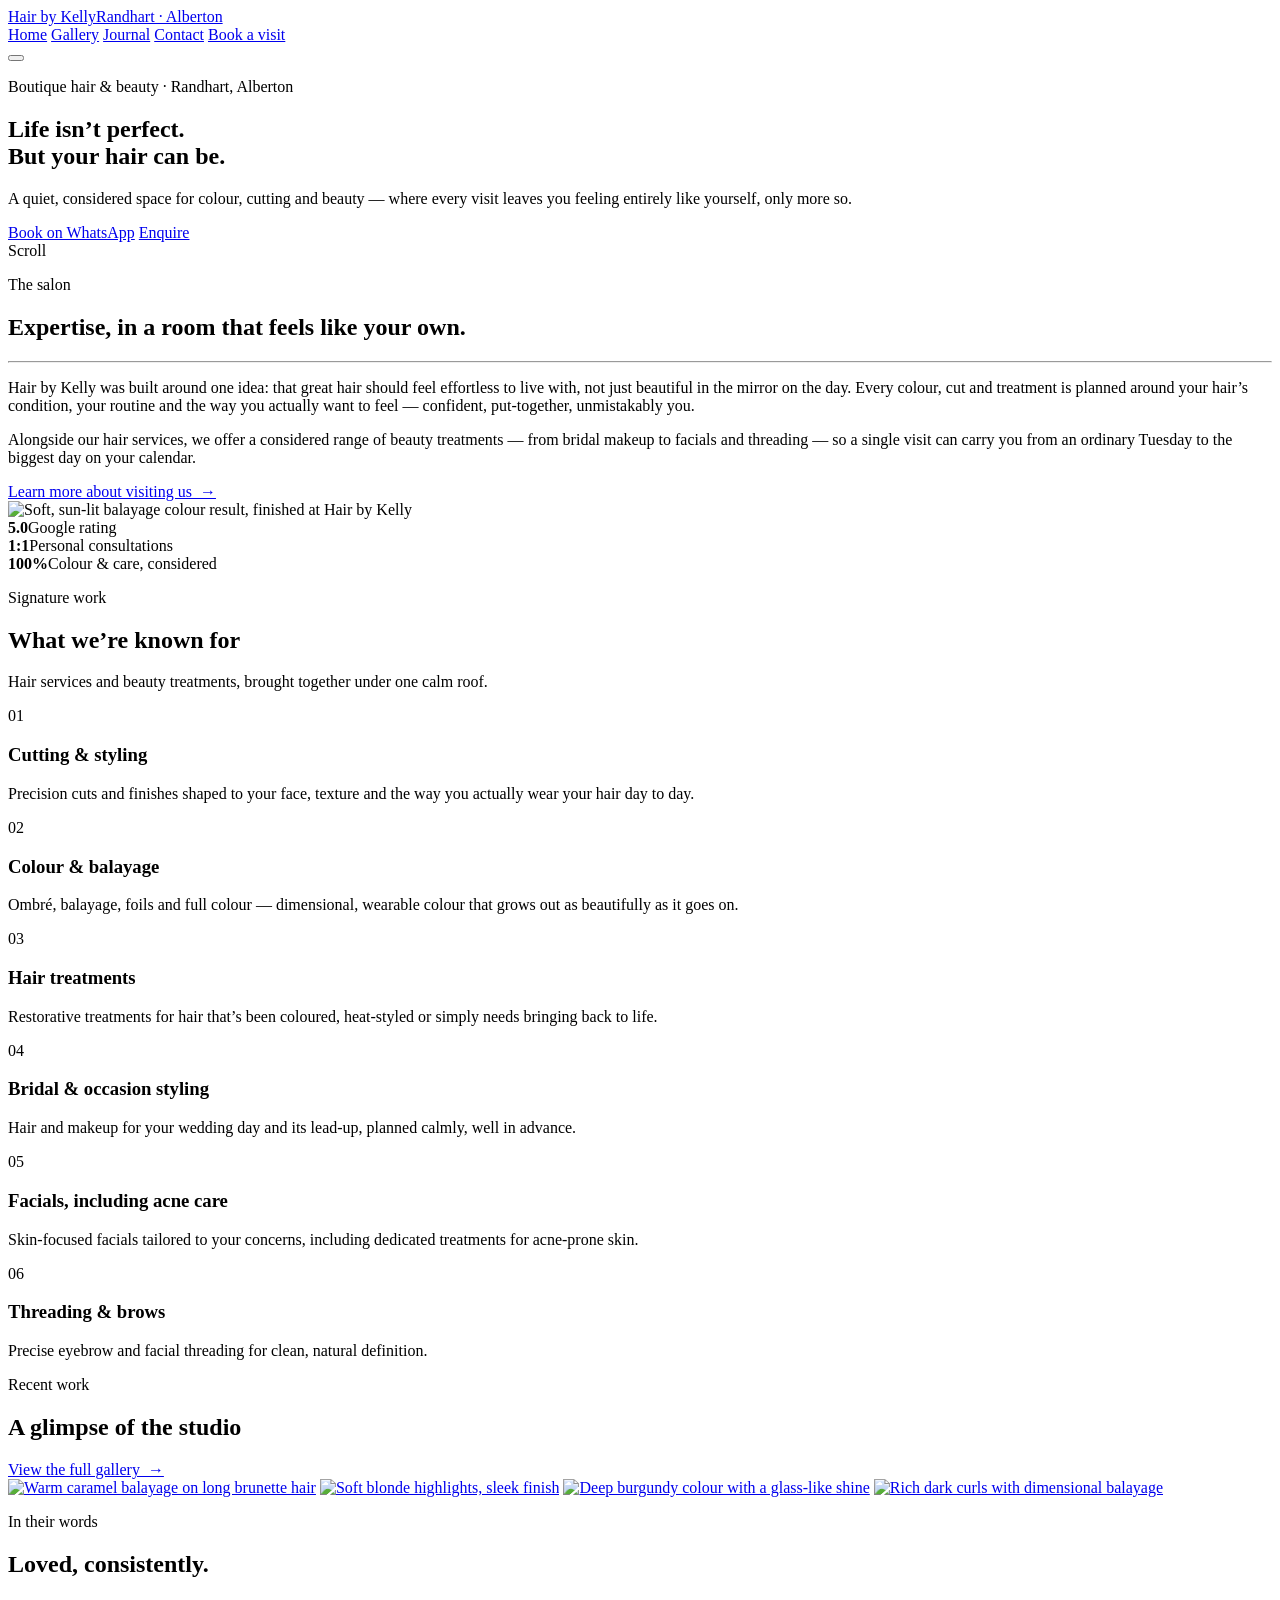
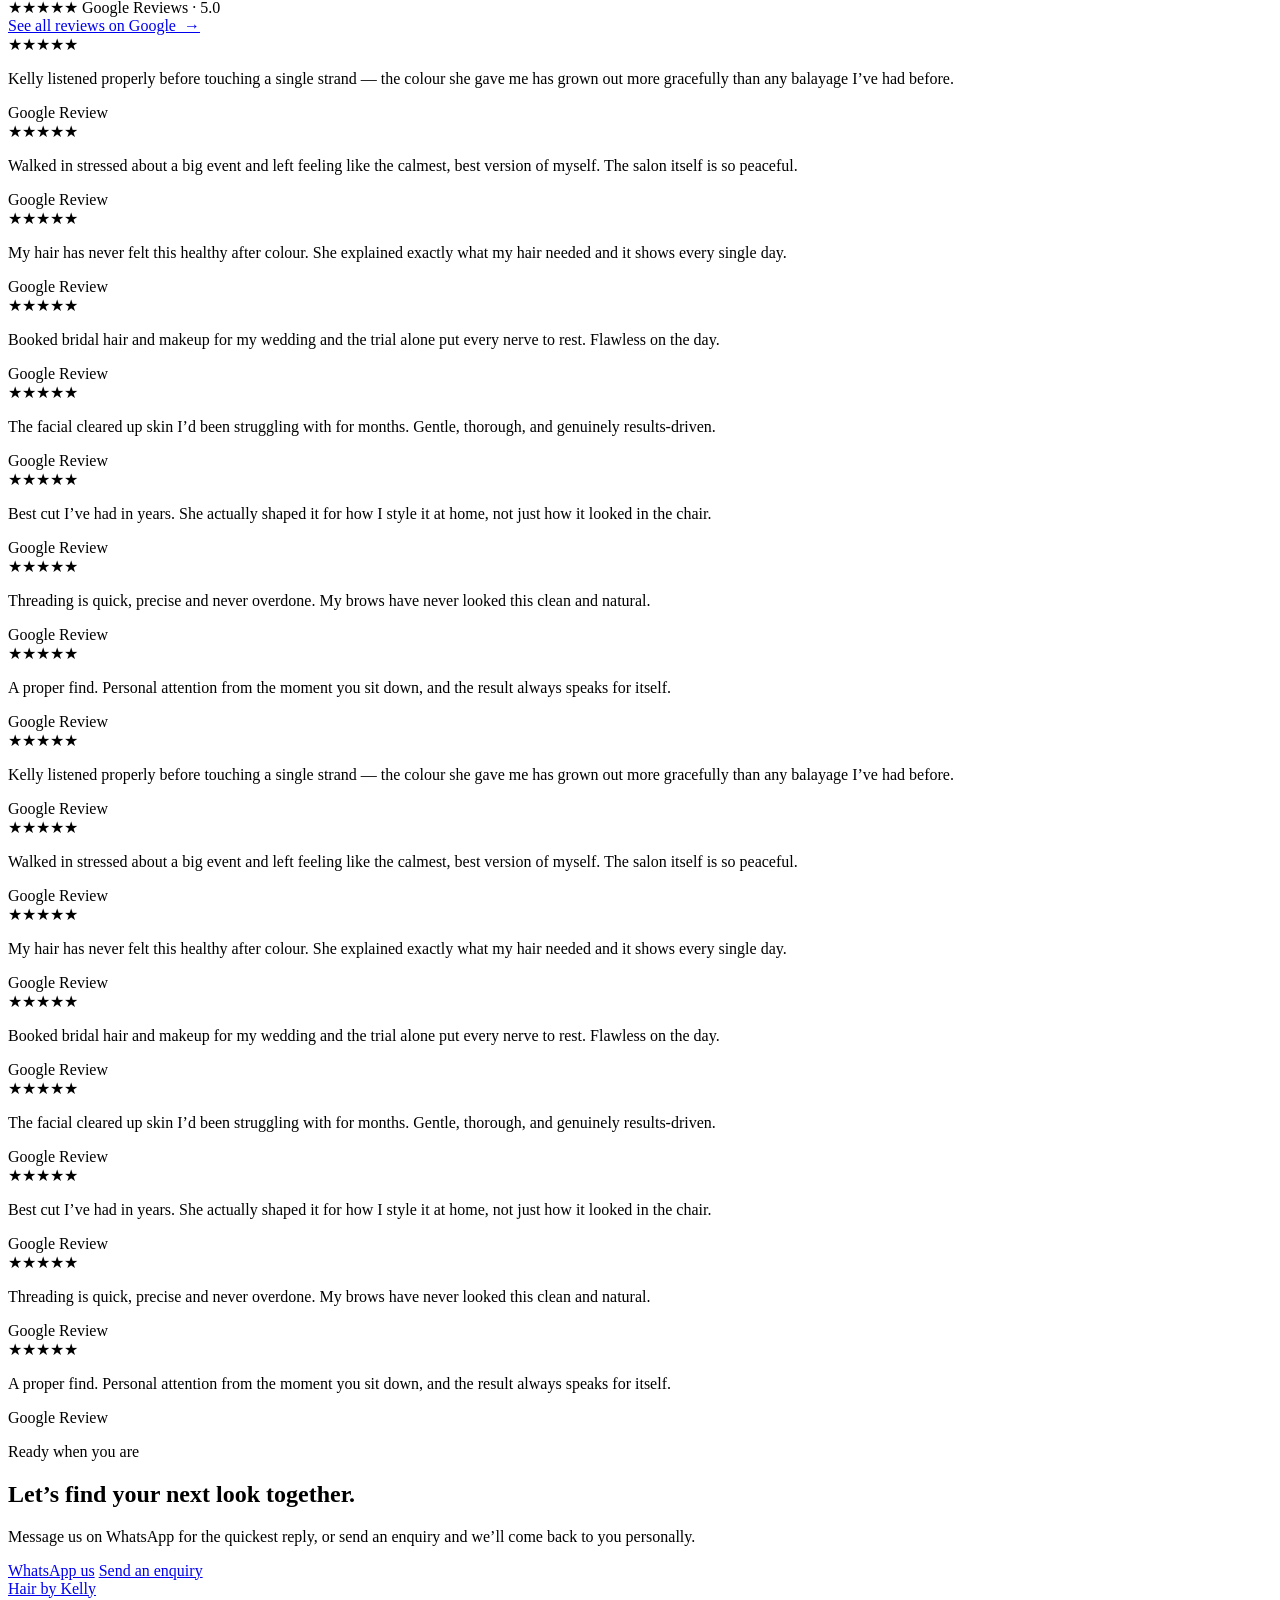
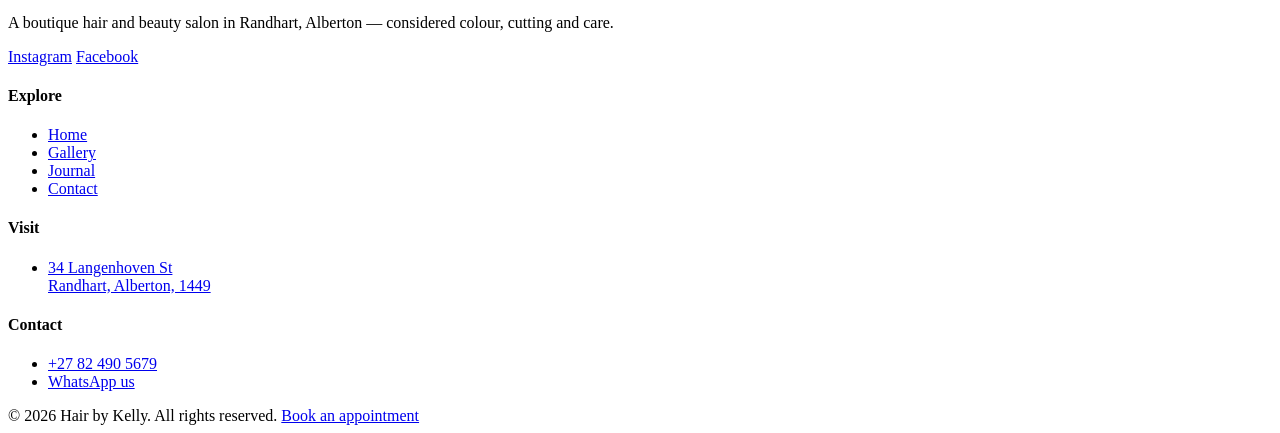
==== index.html @ 0ff0e3a7 "Add files via upload" ====
<!DOCTYPE html>
<html lang="en-ZA">
<head>
<meta charset="UTF-8">
<meta name="viewport" content="width=device-width, initial-scale=1.0">
<title>Hair by Kelly — Boutique Hair & Beauty Salon, Alberton</title>
<meta name="description" content="Hair by Kelly is a boutique hair and beauty salon in Randhart, Alberton. Expert cuts, colour and treatments alongside bridal makeup, facials and threading — rated 5.0 on Google.">
<meta name="keywords" content="hair salon Alberton, Hair by Kelly, hair colour Randhart, bridal makeup Alberton, facials Alberton, eyebrow threading, balayage Johannesburg">
<link rel="canonical" href="https://www.hairbykelly.co.za/">
<meta name="robots" content="index, follow">

<meta property="og:type" content="website">
<meta property="og:site_name" content="Hair by Kelly">
<meta property="og:title" content="Hair by Kelly — Life isn't perfect, but your hair can be.">
<meta property="og:description" content="A boutique hair and beauty salon in Randhart, Alberton — expert colour, cutting and beauty treatments in a calm, personal setting.">
<meta property="og:image" content="https://www.hairbykelly.co.za/assets/images/hero-portrait.jpg">
<meta property="og:url" content="https://www.hairbykelly.co.za/">
<meta name="twitter:card" content="summary_large_image">

<meta http-equiv="Content-Security-Policy" content="default-src 'self'; img-src 'self' data:; style-src 'self' 'unsafe-inline' https://fonts.googleapis.com; font-src https://fonts.gstatic.com; script-src 'self'; frame-ancestors 'self'; base-uri 'self'; form-action 'self';">
<meta name="referrer" content="strict-origin-when-cross-origin">

<link rel="preconnect" href="https://fonts.googleapis.com">
<link rel="preconnect" href="https://fonts.gstatic.com" crossorigin>
<link href="https://fonts.googleapis.com/css2?family=Cormorant+Garamond:ital,wght@0,400;0,500;0,600;1,400&family=Jost:wght@300;400;500&display=swap" rel="stylesheet">
<link rel="stylesheet" href="css/style.css">

<script type="application/ld+json">
{
  "@context": "https://schema.org",
  "@type": "HairSalon",
  "name": "Hair by Kelly",
  "image": "https://www.hairbykelly.co.za/assets/images/hero-portrait.jpg",
  "telephone": "+27824905679",
  "priceRange": "$$",
  "address": {
    "@type": "PostalAddress",
    "streetAddress": "34 Langenhoven St, Randhart",
    "addressLocality": "Alberton",
    "postalCode": "1449",
    "addressCountry": "ZA"
  },
  "url": "https://www.hairbykelly.co.za/",
  "sameAs": [
    "https://www.instagram.com/hair_by_kelly_6",
    "https://www.facebook.com/share/19U6daWz98/"
  ],
  "aggregateRating": {
    "@type": "AggregateRating",
    "ratingValue": "5.0",
    "reviewCount": "40"
  }
}
</script>
</head>
<body>

<header class="site-header is-dark">
  <div class="wrap">
    <a href="index.html" class="brand">Hair by Kelly<span>Randhart · Alberton</span></a>
    <nav class="nav" id="site-nav">
      <a href="index.html" class="active">Home</a>
      <a href="gallery.html">Gallery</a>
      <a href="blog.html">Journal</a>
      <a href="contact.html">Contact</a>
      <a href="https://wa.me/27824905679" class="btn" target="_blank" rel="noopener">Book a visit</a>
    </nav>
    <button class="nav-toggle" aria-label="Open menu" aria-expanded="false">
      <span></span><span></span><span></span>
    </button>
  </div>
</header>

<section class="hero">
  <div class="hero-bg" role="img" aria-label="Hair styling tools laid out beside the words: Life isn't perfect, but your hair can be."></div>
  <div class="hero-content">
    <div class="wrap">
      <p class="label">Boutique hair &amp; beauty · Randhart, Alberton</p>
      <h1>Life isn&rsquo;t perfect.<br>But your hair can be.</h1>
      <p class="hero-sub">A quiet, considered space for colour, cutting and beauty — where every visit leaves you feeling entirely like yourself, only more so.</p>
      <div class="hero-cta">
        <a href="https://wa.me/27824905679" class="btn btn--ghost-light" target="_blank" rel="noopener">Book on WhatsApp</a>
        <a href="contact.html" class="btn btn--ghost-light">Enquire</a>
      </div>
    </div>
  </div>
  <div class="scroll-cue"><span class="stem"></span>Scroll</div>
</section>

<section>
  <div class="wrap intro-grid">
    <div class="kicker-block">
      <p class="label">The salon</p>
      <h2>Expertise, in a room that feels like your own.</h2>
      <hr class="rule">
      <p>Hair by Kelly was built around one idea: that great hair should feel effortless to live with, not just beautiful in the mirror on the day. Every colour, cut and treatment is planned around your hair&rsquo;s condition, your routine and the way you actually want to feel — confident, put-together, unmistakably you.</p>
      <p>Alongside our hair services, we offer a considered range of beauty treatments — from bridal makeup to facials and threading — so a single visit can carry you from an ordinary Tuesday to the biggest day on your calendar.</p>
      <a href="contact.html" class="link-underline">Learn more about visiting us &nbsp;&rarr;</a>
    </div>
    <div>
      <img src="assets/images/about-portrait.jpg" alt="Soft, sun-lit balayage colour result, finished at Hair by Kelly" loading="lazy">
      <div class="stat-row">
        <div class="stat"><b>5.0</b><span>Google rating</span></div>
        <div class="stat"><b>1:1</b><span>Personal consultations</span></div>
        <div class="stat"><b>100%</b><span>Colour &amp; care, considered</span></div>
      </div>
    </div>
  </div>
</section>

<section class="section--ivory">
  <div class="wrap">
    <div class="section-head">
      <div>
        <p class="label">Signature work</p>
        <h2>What we&rsquo;re known for</h2>
      </div>
      <p>Hair services and beauty treatments, brought together under one calm roof.</p>
    </div>

    <div class="services-list">
      <div class="service-row">
        <span class="num">01</span>
        <div><h3>Cutting &amp; styling</h3><p>Precision cuts and finishes shaped to your face, texture and the way you actually wear your hair day to day.</p></div>
      </div>
      <div class="service-row">
        <span class="num">02</span>
        <div><h3>Colour &amp; balayage</h3><p>Ombré, balayage, foils and full colour — dimensional, wearable colour that grows out as beautifully as it goes on.</p></div>
      </div>
      <div class="service-row">
        <span class="num">03</span>
        <div><h3>Hair treatments</h3><p>Restorative treatments for hair that&rsquo;s been coloured, heat-styled or simply needs bringing back to life.</p></div>
      </div>
      <div class="service-row">
        <span class="num">04</span>
        <div><h3>Bridal &amp; occasion styling</h3><p>Hair and makeup for your wedding day and its lead-up, planned calmly, well in advance.</p></div>
      </div>
      <div class="service-row">
        <span class="num">05</span>
        <div><h3>Facials, including acne care</h3><p>Skin-focused facials tailored to your concerns, including dedicated treatments for acne-prone skin.</p></div>
      </div>
      <div class="service-row">
        <span class="num">06</span>
        <div><h3>Threading &amp; brows</h3><p>Precise eyebrow and facial threading for clean, natural definition.</p></div>
      </div>
    </div>
  </div>
</section>

<section class="section--tight">
  <div class="wrap">
    <div class="section-head">
      <div>
        <p class="label">Recent work</p>
        <h2>A glimpse of the studio</h2>
      </div>
      <a href="gallery.html" class="link-underline">View the full gallery &nbsp;&rarr;</a>
    </div>
    <div class="teaser-grid">
      <a href="gallery.html"><img src="assets/images/gallery-01.jpg" alt="Warm caramel balayage on long brunette hair" loading="lazy"></a>
      <a href="gallery.html"><img src="assets/images/gallery-11.jpg" alt="Soft blonde highlights, sleek finish" loading="lazy"></a>
      <a href="gallery.html"><img src="assets/images/gallery-10.jpg" alt="Deep burgundy colour with a glass-like shine" loading="lazy"></a>
      <a href="gallery.html"><img src="assets/images/gallery-04.jpg" alt="Rich dark curls with dimensional balayage" loading="lazy"></a>
    </div>
  </div>
</section>

<section class="reviews-band">
  <div class="wrap">
    <div class="reviews-head">
      <div>
        <p class="label">In their words</p>
        <h2>Loved, consistently.</h2>
      </div>
      <div>
        <span class="g-badge"><span class="stars">★★★★★</span> Google Reviews · 5.0</span><br>
        <a href="https://maps.app.goo.gl/3p5jJwib6nk2fqFb6" target="_blank" rel="noopener" class="link-underline">See all reviews on Google &nbsp;&rarr;</a>
      </div>
    </div>
  </div>

  <div class="marquee" role="region" aria-label="Client reviews from Google">
    <div class="marquee-track">
      <div class="review-card"><span class="stars">★★★★★</span><p>Kelly listened properly before touching a single strand — the colour she gave me has grown out more gracefully than any balayage I&rsquo;ve had before.</p><span class="who">Google Review</span></div>
      <div class="review-card"><span class="stars">★★★★★</span><p>Walked in stressed about a big event and left feeling like the calmest, best version of myself. The salon itself is so peaceful.</p><span class="who">Google Review</span></div>
      <div class="review-card"><span class="stars">★★★★★</span><p>My hair has never felt this healthy after colour. She explained exactly what my hair needed and it shows every single day.</p><span class="who">Google Review</span></div>
      <div class="review-card"><span class="stars">★★★★★</span><p>Booked bridal hair and makeup for my wedding and the trial alone put every nerve to rest. Flawless on the day.</p><span class="who">Google Review</span></div>
      <div class="review-card"><span class="stars">★★★★★</span><p>The facial cleared up skin I&rsquo;d been struggling with for months. Gentle, thorough, and genuinely results-driven.</p><span class="who">Google Review</span></div>
      <div class="review-card"><span class="stars">★★★★★</span><p>Best cut I&rsquo;ve had in years. She actually shaped it for how I style it at home, not just how it looked in the chair.</p><span class="who">Google Review</span></div>
      <div class="review-card"><span class="stars">★★★★★</span><p>Threading is quick, precise and never overdone. My brows have never looked this clean and natural.</p><span class="who">Google Review</span></div>
      <div class="review-card"><span class="stars">★★★★★</span><p>A proper find. Personal attention from the moment you sit down, and the result always speaks for itself.</p><span class="who">Google Review</span></div>
      <!-- duplicate set for seamless marquee loop -->
      <div class="review-card" aria-hidden="true"><span class="stars">★★★★★</span><p>Kelly listened properly before touching a single strand — the colour she gave me has grown out more gracefully than any balayage I&rsquo;ve had before.</p><span class="who">Google Review</span></div>
      <div class="review-card" aria-hidden="true"><span class="stars">★★★★★</span><p>Walked in stressed about a big event and left feeling like the calmest, best version of myself. The salon itself is so peaceful.</p><span class="who">Google Review</span></div>
      <div class="review-card" aria-hidden="true"><span class="stars">★★★★★</span><p>My hair has never felt this healthy after colour. She explained exactly what my hair needed and it shows every single day.</p><span class="who">Google Review</span></div>
      <div class="review-card" aria-hidden="true"><span class="stars">★★★★★</span><p>Booked bridal hair and makeup for my wedding and the trial alone put every nerve to rest. Flawless on the day.</p><span class="who">Google Review</span></div>
      <div class="review-card" aria-hidden="true"><span class="stars">★★★★★</span><p>The facial cleared up skin I&rsquo;d been struggling with for months. Gentle, thorough, and genuinely results-driven.</p><span class="who">Google Review</span></div>
      <div class="review-card" aria-hidden="true"><span class="stars">★★★★★</span><p>Best cut I&rsquo;ve had in years. She actually shaped it for how I style it at home, not just how it looked in the chair.</p><span class="who">Google Review</span></div>
      <div class="review-card" aria-hidden="true"><span class="stars">★★★★★</span><p>Threading is quick, precise and never overdone. My brows have never looked this clean and natural.</p><span class="who">Google Review</span></div>
      <div class="review-card" aria-hidden="true"><span class="stars">★★★★★</span><p>A proper find. Personal attention from the moment you sit down, and the result always speaks for itself.</p><span class="who">Google Review</span></div>
    </div>
  </div>
</section>

<section class="cta-banner">
  <div class="wrap">
    <p class="label">Ready when you are</p>
    <h2>Let&rsquo;s find your next look together.</h2>
    <p>Message us on WhatsApp for the quickest reply, or send an enquiry and we&rsquo;ll come back to you personally.</p>
    <div class="hero-cta">
      <a href="https://wa.me/27824905679" class="btn btn--ghost-light" target="_blank" rel="noopener">WhatsApp us</a>
      <a href="contact.html" class="btn btn--ghost-light">Send an enquiry</a>
    </div>
  </div>
</section>

<footer>
  <div class="wrap">
    <div class="footer-grid">
      <div class="footer-brand">
        <a href="index.html" class="brand">Hair by Kelly</a>
        <p>A boutique hair and beauty salon in Randhart, Alberton — considered colour, cutting and care.</p>
        <div class="social-row">
          <a href="https://www.instagram.com/hair_by_kelly_6" target="_blank" rel="noopener" class="social-pill">Instagram</a>
          <a href="https://www.facebook.com/share/19U6daWz98/" target="_blank" rel="noopener" class="social-pill">Facebook</a>
        </div>
      </div>
      <div>
        <h4>Explore</h4>
        <ul>
          <li><a href="index.html">Home</a></li>
          <li><a href="gallery.html">Gallery</a></li>
          <li><a href="blog.html">Journal</a></li>
          <li><a href="contact.html">Contact</a></li>
        </ul>
      </div>
      <div>
        <h4>Visit</h4>
        <ul>
          <li><a href="https://maps.app.goo.gl/3p5jJwib6nk2fqFb6" target="_blank" rel="noopener">34 Langenhoven St<br>Randhart, Alberton, 1449</a></li>
        </ul>
      </div>
      <div>
        <h4>Contact</h4>
        <ul>
          <li><a href="tel:+27824905679">+27 82 490 5679</a></li>
          <li><a href="https://wa.me/27824905679" target="_blank" rel="noopener">WhatsApp us</a></li>
        </ul>
      </div>
    </div>
    <div class="footer-bottom">
      <span>&copy; 2026 Hair by Kelly. All rights reserved.</span>
      <span><a href="contact.html">Book an appointment</a></span>
    </div>
  </div>
</footer>

<script src="js/main.js"></script>
</body>
</html>
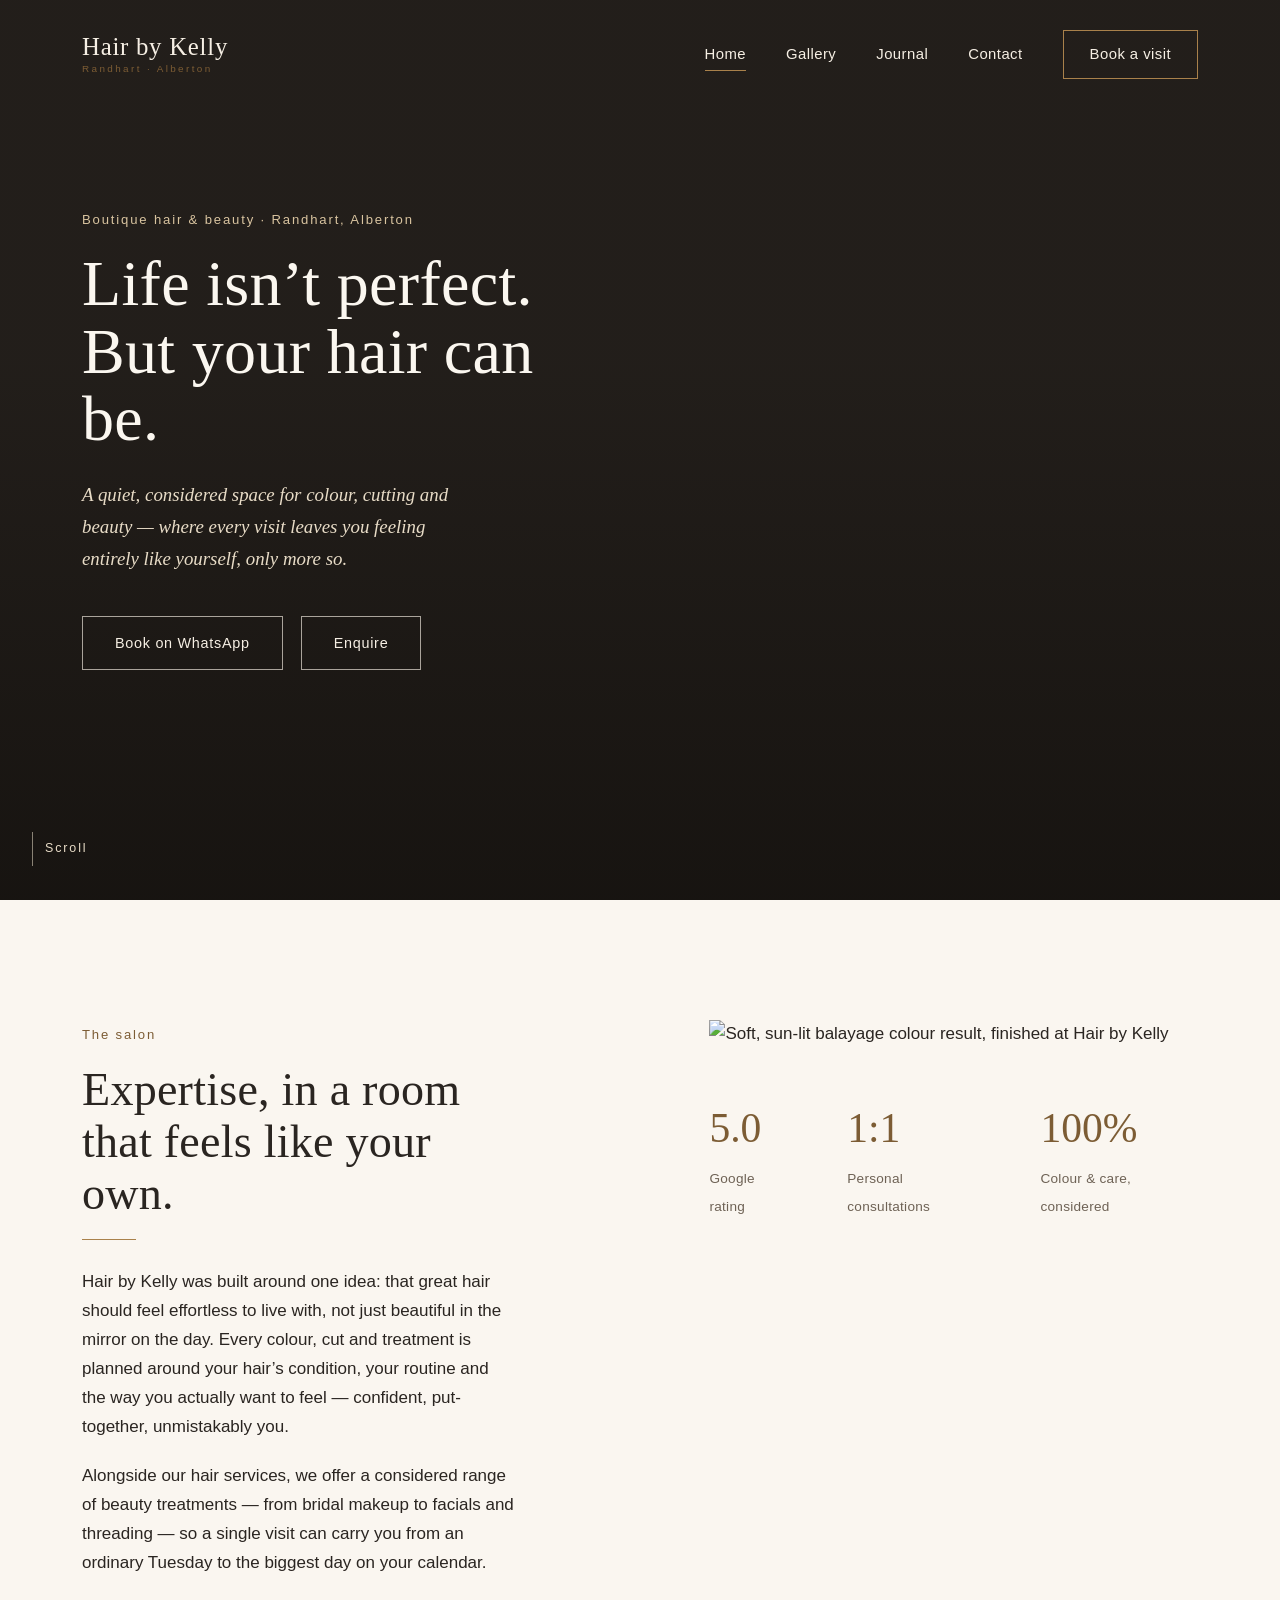
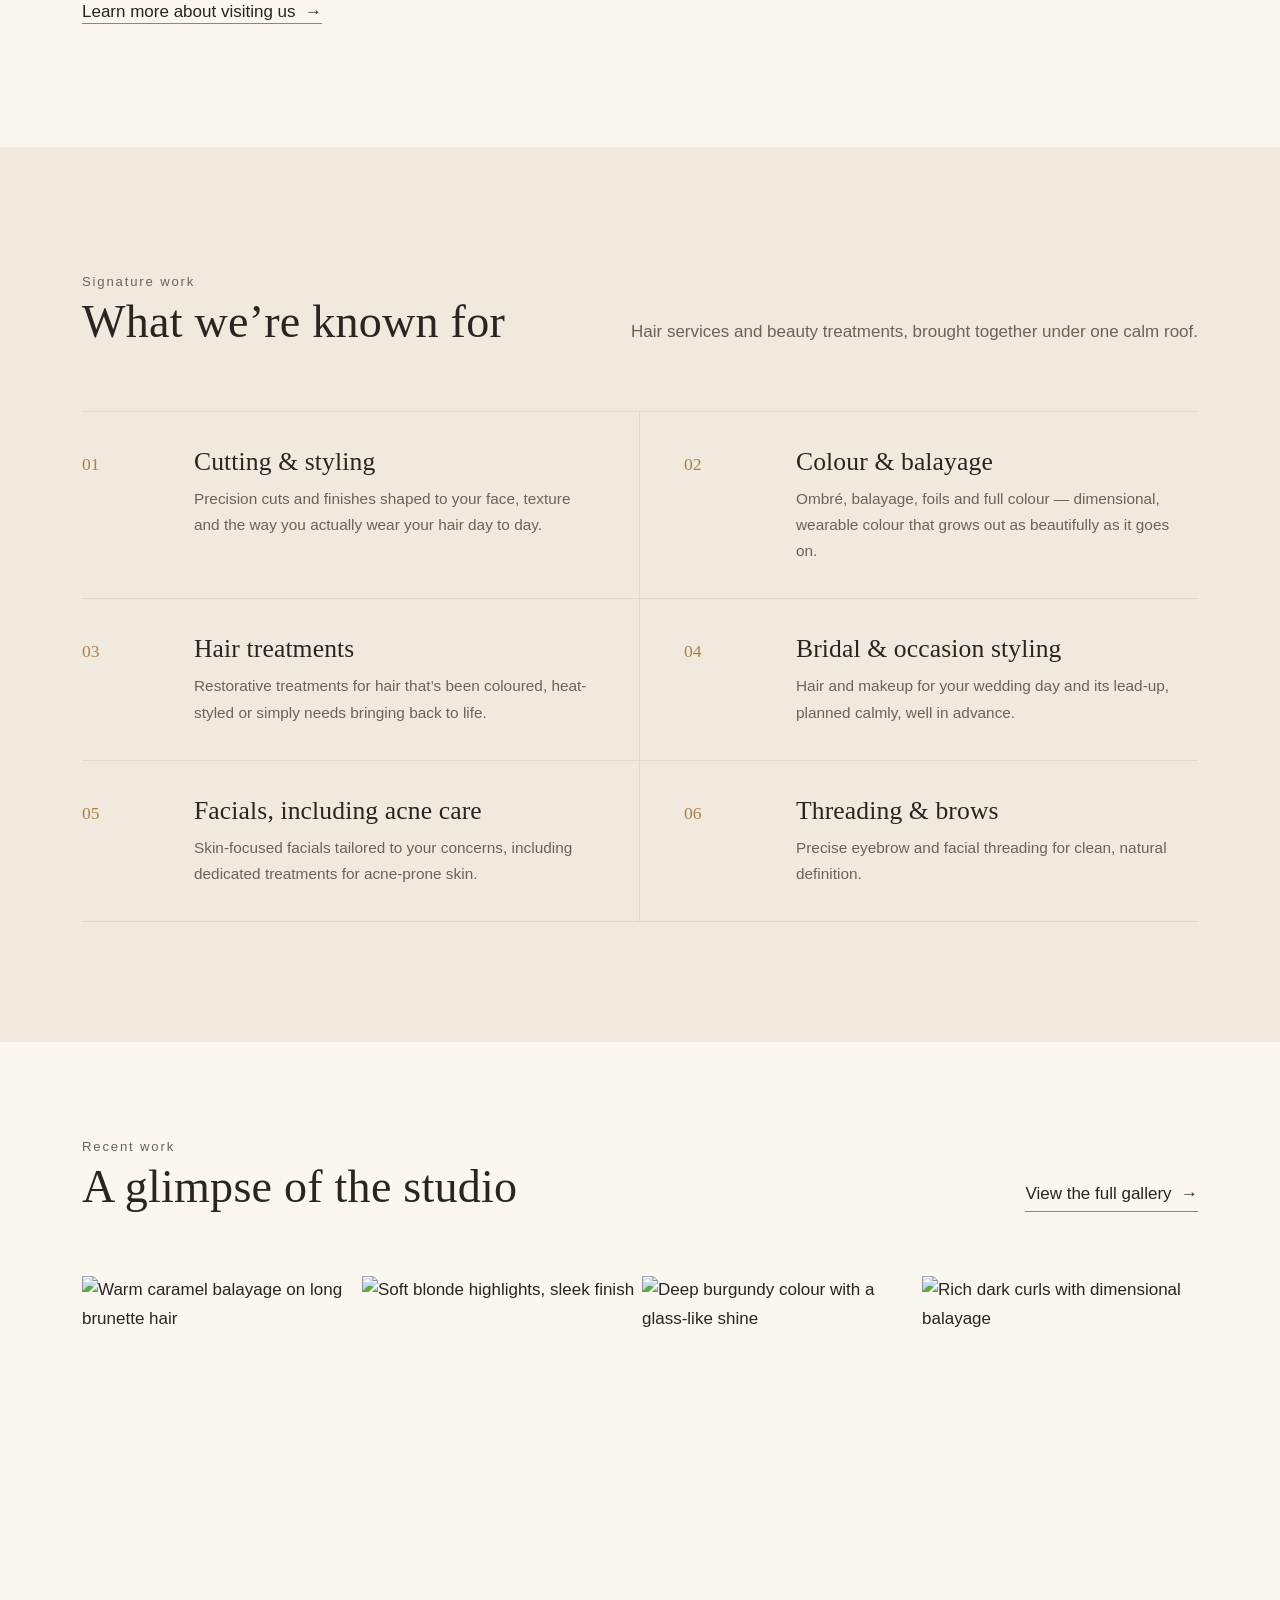
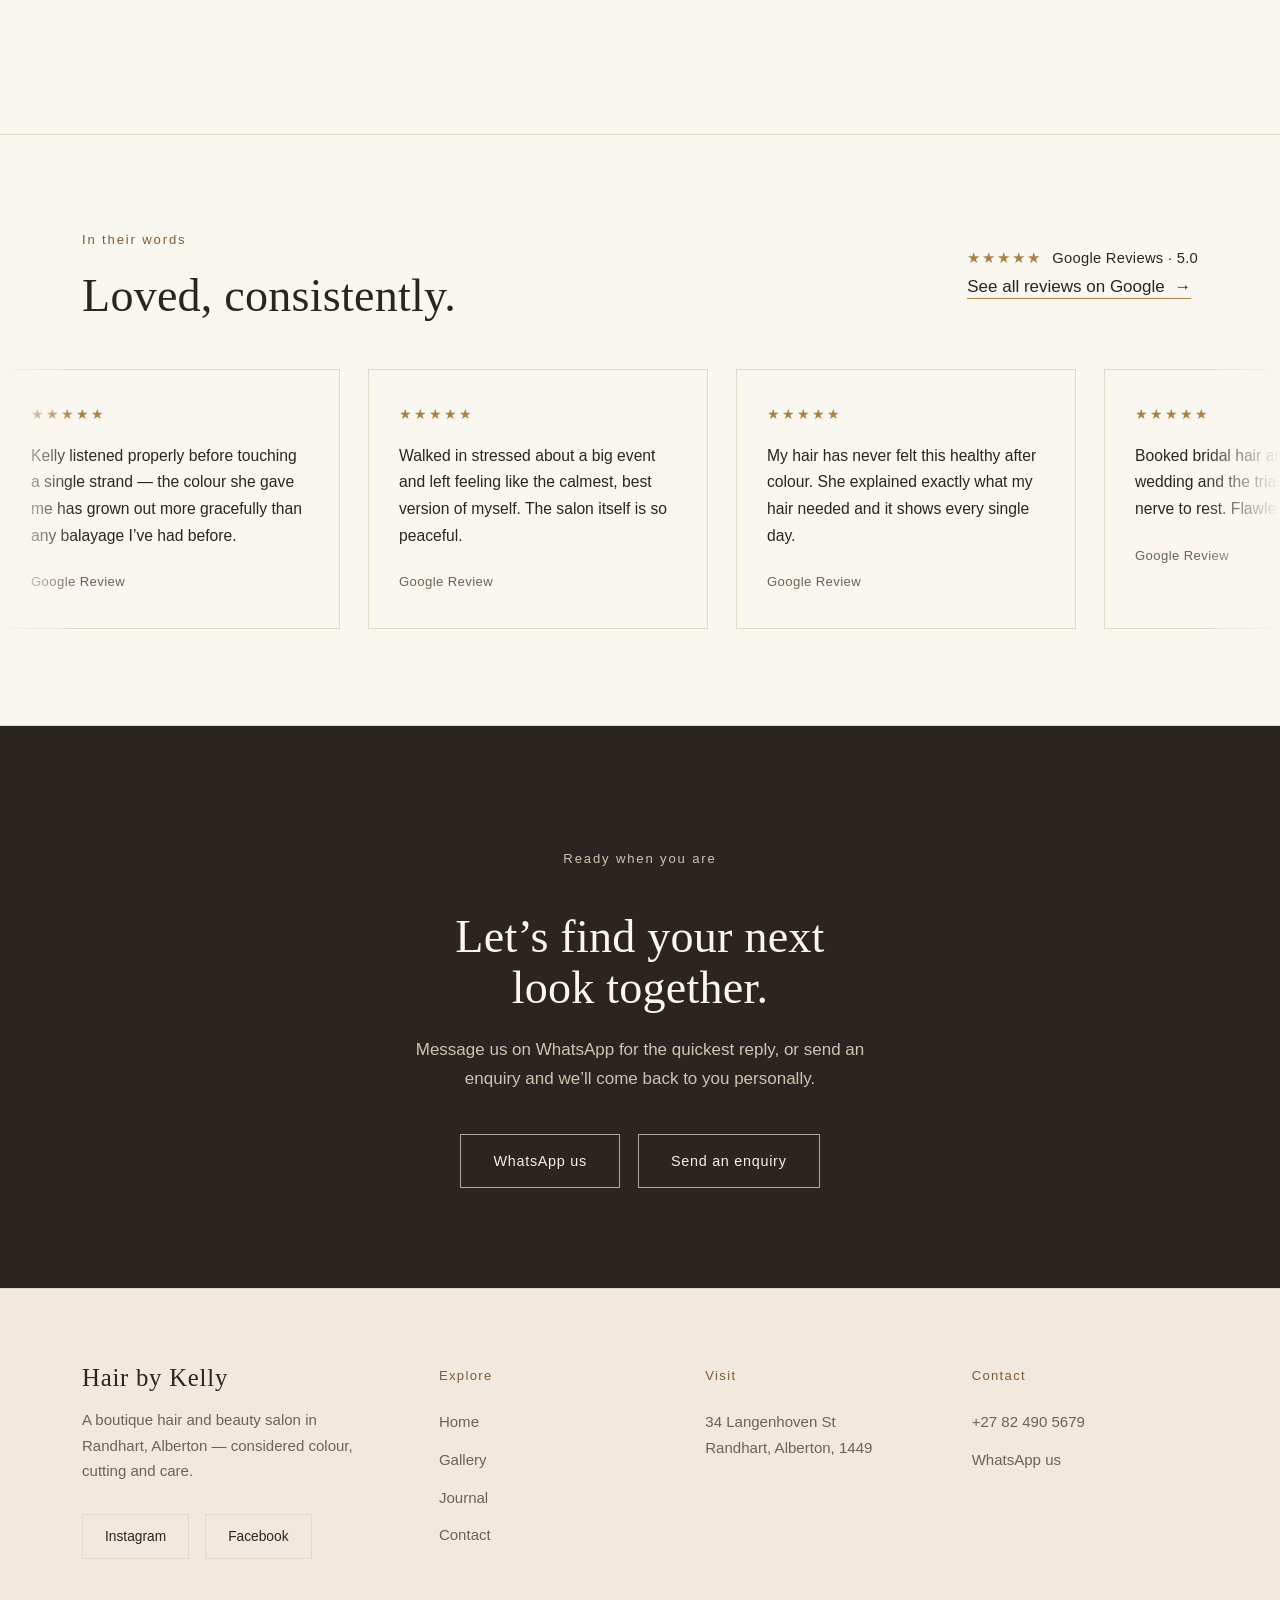
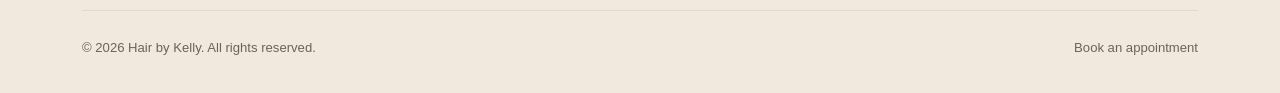
==== commit 7d164860: "update index.html" ====
--- a/index.html
+++ b/index.html
@@ -23,8 +23,8 @@
 <link rel="preconnect" href="https://fonts.googleapis.com">
 <link rel="preconnect" href="https://fonts.gstatic.com" crossorigin>
 <link href="https://fonts.googleapis.com/css2?family=Cormorant+Garamond:ital,wght@0,400;0,500;0,600;1,400&family=Jost:wght@300;400;500&display=swap" rel="stylesheet">
-<link rel="stylesheet" href="css/style.css">
-
+<link rel="stylesheet" href="style.css">
+  
 <script type="application/ld+json">
 {
   "@context": "https://schema.org",
@@ -255,6 +255,6 @@
   </div>
 </footer>
 
-<script src="js/main.js"></script>
+<script src="/main.js"></script>
 </body>
 </html>
--- a/style.css
+++ b/style.css
@@ -0,0 +1,921 @@
+/* ============================================================
+   HAIR BY KELLY — stylesheet
+   Type:  "Cormorant Garamond" (display/serif) + "Jost" (body/sans)
+   Palette:
+     --cream     #FAF6F0   base background
+     --ivory     #F1E9DE   secondary surface
+     --charcoal  #2A2521   primary text
+     --umber     #6E6255   muted text
+     --gold      #A9814B   accent / gold
+     --gold-deep #7C5C34   accent hover / deep gold
+     --line      #E4D9C9   hairline rule
+   ============================================================ */
+
+:root {
+  --cream: #FAF6F0;
+  --ivory: #F1E9DE;
+  --charcoal: #2A2521;
+  --umber: #6E6255;
+  --gold: #A9814B;
+  --gold-deep: #7C5C34;
+  --line: #E4D9C9;
+  --max: 1180px;
+}
+
+*, *::before, *::after { box-sizing: border-box; }
+
+html {
+  scroll-behavior: smooth;
+}
+
+@media (prefers-reduced-motion: reduce) {
+  html { scroll-behavior: auto; }
+  *, *::before, *::after {
+    animation-duration: 0.001ms !important;
+    animation-iteration-count: 1 !important;
+    transition-duration: 0.001ms !important;
+    scroll-behavior: auto !important;
+  }
+}
+
+body {
+  margin: 0;
+  background: var(--cream);
+  color: var(--charcoal);
+  font-family: "Jost", -apple-system, "Segoe UI", sans-serif;
+  font-size: 17px;
+  line-height: 1.7;
+  -webkit-font-smoothing: antialiased;
+  font-weight: 300;
+}
+
+h1, h2, h3, h4 {
+  font-family: "Cormorant Garamond", Georgia, serif;
+  font-weight: 500;
+  color: var(--charcoal);
+  margin: 0;
+  letter-spacing: 0.005em;
+}
+
+h1 { font-size: clamp(2.6rem, 5vw, 4.6rem); line-height: 1.06; font-weight: 500; }
+h2 { font-size: clamp(2rem, 3.6vw, 3.1rem); line-height: 1.12; }
+h3 { font-size: clamp(1.4rem, 2vw, 1.85rem); line-height: 1.25; }
+
+p { margin: 0 0 1.2em; max-width: 62ch; }
+a { color: inherit; text-decoration: none; }
+
+img { max-width: 100%; display: block; }
+
+.wrap {
+  max-width: var(--max);
+  margin: 0 auto;
+  padding: 0 32px;
+}
+
+.label {
+  display: inline-block;
+  font-family: "Jost", sans-serif;
+  font-size: 0.82rem;
+  letter-spacing: 0.14em;
+  color: var(--gold-deep);
+  margin-bottom: 18px;
+}
+
+.rule {
+  width: 54px;
+  height: 1px;
+  background: var(--gold);
+  border: none;
+  margin: 20px 0 28px;
+}
+
+.rule--center { margin-left: auto; margin-right: auto; }
+
+/* ---------------- Header / Nav ---------------- */
+
+.site-header {
+  position: fixed;
+  top: 0; left: 0; right: 0;
+  z-index: 100;
+  background: rgba(250, 246, 240, 0.0);
+  transition: background 0.5s ease, box-shadow 0.5s ease, padding 0.4s ease;
+  padding: 30px 0;
+}
+
+.site-header.is-scrolled {
+  background: rgba(250, 246, 240, 0.92);
+  backdrop-filter: blur(10px);
+  box-shadow: 0 1px 0 var(--line);
+  padding: 16px 0;
+}
+
+.site-header .wrap {
+  display: flex;
+  align-items: center;
+  justify-content: space-between;
+}
+
+.brand {
+  font-family: "Cormorant Garamond", serif;
+  font-size: 1.55rem;
+  letter-spacing: 0.03em;
+  color: var(--charcoal);
+  display: flex;
+  flex-direction: column;
+  line-height: 1.05;
+}
+
+.brand span {
+  font-family: "Jost", sans-serif;
+  font-size: 0.62rem;
+  letter-spacing: 0.24em;
+  color: var(--gold-deep);
+  margin-top: 4px;
+}
+
+.site-header.is-dark .brand,
+.site-header.is-dark .nav a,
+.site-header.is-dark .nav-toggle span {
+  color: #F6EFE4;
+}
+
+.site-header.is-dark.is-scrolled .brand,
+.site-header.is-dark.is-scrolled .nav a,
+.site-header.is-dark.is-scrolled .nav-toggle span {
+  color: var(--charcoal);
+}
+
+.nav {
+  display: flex;
+  align-items: center;
+  gap: 40px;
+}
+
+.nav a {
+  font-size: 0.93rem;
+  letter-spacing: 0.03em;
+  position: relative;
+  padding: 4px 0;
+}
+
+.nav a::after {
+  content: "";
+  position: absolute;
+  left: 0; right: 100%;
+  bottom: 0;
+  height: 1px;
+  background: var(--gold);
+  transition: right 0.35s ease;
+}
+
+.nav a:hover::after,
+.nav a.active::after {
+  right: 0;
+}
+
+.nav a.active { color: var(--gold-deep); }
+
+.nav .btn { padding: 11px 26px; }
+
+.nav-toggle {
+  display: none;
+  flex-direction: column;
+  gap: 5px;
+  background: none;
+  border: none;
+  cursor: pointer;
+  padding: 8px;
+}
+
+.nav-toggle span {
+  width: 24px;
+  height: 1px;
+  background: var(--charcoal);
+  transition: transform 0.3s ease, opacity 0.3s ease;
+}
+
+/* ---------------- Buttons ---------------- */
+
+.btn {
+  display: inline-flex;
+  align-items: center;
+  gap: 10px;
+  padding: 14px 32px;
+  border: 1px solid var(--gold);
+  color: var(--charcoal);
+  font-size: 0.9rem;
+  letter-spacing: 0.05em;
+  background: transparent;
+  transition: background 0.35s ease, color 0.35s ease, border-color 0.35s ease;
+  cursor: pointer;
+}
+
+.btn:hover { background: var(--gold); color: #FAF6F0; }
+
+.btn--solid {
+  background: var(--charcoal);
+  border-color: var(--charcoal);
+  color: #FAF6F0;
+}
+
+.btn--solid:hover {
+  background: var(--gold-deep);
+  border-color: var(--gold-deep);
+  color: #fff;
+}
+
+.btn--ghost-light {
+  border-color: rgba(246,239,228,0.65);
+  color: #F6EFE4;
+}
+.btn--ghost-light:hover {
+  background: #F6EFE4;
+  color: var(--charcoal);
+}
+
+.link-underline {
+  border-bottom: 1px solid var(--gold);
+  padding-bottom: 2px;
+  transition: border-color 0.3s ease, color 0.3s ease;
+}
+.link-underline:hover { color: var(--gold-deep); border-color: var(--gold-deep); }
+
+/* ---------------- Hero (rolling parallax) ---------------- */
+
+.hero {
+  position: relative;
+  min-height: 100vh;
+  display: flex;
+  align-items: flex-end;
+  overflow: hidden;
+  background: var(--charcoal);
+}
+
+.hero-bg {
+  position: absolute;
+  inset: 0;
+  background-image: url("../assets/images/hero-bg.jpg");
+  background-size: cover;
+  background-position: center 30%;
+  transform: scale(1.12);
+  animation: heroDrift 34s ease-in-out infinite alternate;
+  filter: saturate(0.9) brightness(0.62);
+}
+
+@keyframes heroDrift {
+  0%   { transform: scale(1.12) translate(0, 0); }
+  100% { transform: scale(1.2) translate(-1.5%, -2%); }
+}
+
+.hero::before {
+  content: "";
+  position: absolute;
+  inset: 0;
+  background: linear-gradient(180deg, rgba(20,17,14,0.35) 0%, rgba(20,17,14,0.35) 40%, rgba(20,17,14,0.86) 100%);
+  z-index: 1;
+}
+
+.hero-content {
+  position: relative;
+  z-index: 2;
+  width: 100%;
+  padding: 0 0 110px;
+  color: #F6EFE4;
+}
+
+.hero-content .label { color: #D9C4A0; }
+
+.hero h1 {
+  color: #FBF7F0;
+  max-width: 15ch;
+}
+
+.hero-sub {
+  margin-top: 26px;
+  font-size: 1.18rem;
+  font-family: "Cormorant Garamond", serif;
+  font-style: italic;
+  color: #E8DCC7;
+  max-width: 40ch;
+}
+
+.hero-cta {
+  margin-top: 40px;
+  display: flex;
+  gap: 18px;
+  flex-wrap: wrap;
+}
+
+.scroll-cue {
+  position: absolute;
+  bottom: 34px;
+  left: 32px;
+  z-index: 2;
+  color: #E8DCC7;
+  font-size: 0.78rem;
+  letter-spacing: 0.15em;
+  display: flex;
+  align-items: center;
+  gap: 12px;
+}
+
+.scroll-cue .stem {
+  width: 1px;
+  height: 34px;
+  background: rgba(232,220,199,0.55);
+  position: relative;
+  overflow: hidden;
+}
+
+.scroll-cue .stem::after {
+  content: "";
+  position: absolute;
+  top: -34px;
+  left: 0;
+  width: 100%;
+  height: 100%;
+  background: #E8DCC7;
+  animation: cueDrop 2.4s ease-in-out infinite;
+}
+
+@keyframes cueDrop {
+  0% { top: -34px; }
+  60% { top: 34px; }
+  100% { top: 34px; }
+}
+
+/* ---------------- Sections ---------------- */
+
+section { padding: 120px 0; }
+.section--tight { padding: 90px 0; }
+.section--ivory { background: var(--ivory); }
+.section--charcoal { background: var(--charcoal); color: #F1E9DE; }
+.section--charcoal h2, .section--charcoal h3 { color: #FBF7F0; }
+.section--charcoal .label { color: #D9C4A0; }
+.section--charcoal p { color: #CFC3B2; }
+
+.intro-grid {
+  display: grid;
+  grid-template-columns: 1.1fr 1fr;
+  gap: 90px;
+  align-items: start;
+}
+
+.intro-grid .kicker-block { max-width: 46ch; }
+
+.stat-row {
+  display: flex;
+  gap: 56px;
+  margin-top: 44px;
+}
+
+.stat b {
+  display: block;
+  font-family: "Cormorant Garamond", serif;
+  font-size: 2.6rem;
+  color: var(--gold-deep);
+  font-weight: 500;
+}
+
+.stat span {
+  font-size: 0.85rem;
+  color: var(--umber);
+  letter-spacing: 0.02em;
+}
+
+/* ---------------- Services / Signature work ---------------- */
+
+.section-head {
+  display: flex;
+  justify-content: space-between;
+  align-items: flex-end;
+  gap: 40px;
+  margin-bottom: 64px;
+}
+
+.section-head p { margin: 0; color: var(--umber); }
+
+.services-list {
+  display: grid;
+  grid-template-columns: repeat(2, 1fr);
+  border-top: 1px solid var(--line);
+}
+
+.service-row {
+  display: grid;
+  grid-template-columns: 90px 1fr;
+  gap: 22px;
+  padding: 34px 28px 34px 0;
+  border-bottom: 1px solid var(--line);
+}
+
+.services-list .service-row:nth-child(odd) { border-right: 1px solid var(--line); padding-right: 44px; }
+.services-list .service-row:nth-child(even) { padding-left: 44px; }
+
+.service-row .num {
+  font-family: "Cormorant Garamond", serif;
+  font-size: 1.1rem;
+  color: var(--gold);
+  padding-top: 4px;
+}
+
+.service-row h3 { margin-bottom: 8px; }
+.service-row p { margin: 0; color: var(--umber); font-size: 0.96rem; }
+
+/* ---------------- Gallery teaser & grid ---------------- */
+
+.teaser-grid {
+  display: grid;
+  grid-template-columns: repeat(4, 1fr);
+  gap: 4px;
+}
+
+.teaser-grid a {
+  position: relative;
+  overflow: hidden;
+  aspect-ratio: 3/4;
+  display: block;
+}
+
+.teaser-grid img {
+  width: 100%; height: 100%;
+  object-fit: cover;
+  transform: scale(1);
+  transition: transform 1.1s cubic-bezier(.2,.7,.2,1);
+}
+
+.teaser-grid a:hover img { transform: scale(1.06); }
+
+.gallery-grid {
+  display: grid;
+  grid-template-columns: repeat(3, 1fr);
+  gap: 26px;
+}
+
+.gallery-item { }
+
+.gallery-item figure {
+  margin: 0;
+  overflow: hidden;
+}
+
+.gallery-item img {
+  width: 100%;
+  aspect-ratio: 4/5;
+  object-fit: cover;
+  transition: transform 0.9s cubic-bezier(.2,.7,.2,1);
+}
+
+.gallery-item:hover img { transform: scale(1.045); }
+
+.gallery-item figcaption {
+  margin-top: 16px;
+  font-family: "Cormorant Garamond", serif;
+  font-size: 1.15rem;
+  font-style: italic;
+  color: var(--umber);
+}
+
+.gallery-item.tall { grid-row: span 2; }
+.gallery-item.tall img { aspect-ratio: 4/6.6; }
+
+/* ---------------- Reviews marquee ---------------- */
+
+.reviews-band {
+  padding: 90px 0 96px;
+  border-top: 1px solid var(--line);
+  border-bottom: 1px solid var(--line);
+  overflow: hidden;
+}
+
+.reviews-head {
+  display: flex;
+  align-items: center;
+  justify-content: space-between;
+  gap: 24px;
+  margin-bottom: 48px;
+}
+
+.g-badge {
+  display: inline-flex;
+  align-items: center;
+  gap: 10px;
+  font-size: 0.92rem;
+  letter-spacing: 0.02em;
+  color: var(--charcoal);
+}
+
+.g-badge .stars { color: var(--gold); letter-spacing: 2px; }
+
+.marquee {
+  width: 100%;
+  overflow: hidden;
+  mask-image: linear-gradient(90deg, transparent, #000 6%, #000 94%, transparent);
+  -webkit-mask-image: linear-gradient(90deg, transparent, #000 6%, #000 94%, transparent);
+}
+
+.marquee-track {
+  display: flex;
+  gap: 28px;
+  width: max-content;
+  animation: scrollLeft 46s linear infinite;
+}
+
+.marquee:hover .marquee-track { animation-play-state: paused; }
+
+@keyframes scrollLeft {
+  from { transform: translateX(0); }
+  to { transform: translateX(-50%); }
+}
+
+.review-card {
+  width: 340px;
+  flex: 0 0 auto;
+  background: var(--cream);
+  border: 1px solid var(--line);
+  padding: 32px 30px;
+}
+
+.review-card .stars { color: var(--gold); font-size: 0.9rem; letter-spacing: 2px; margin-bottom: 16px; display: block; }
+.review-card p { font-size: 0.98rem; color: var(--charcoal); margin-bottom: 18px; }
+.review-card .who { font-size: 0.82rem; color: var(--umber); letter-spacing: 0.03em; }
+
+/* ---------------- CTA banner ---------------- */
+
+.cta-banner {
+  background: var(--charcoal);
+  color: #F6EFE4;
+  padding: 100px 0;
+  text-align: center;
+}
+
+.cta-banner h2 { color: #FBF7F0; max-width: 20ch; margin: 0 auto; }
+.cta-banner p { color: #CFC3B2; max-width: 50ch; margin: 22px auto 40px; }
+.cta-banner .hero-cta { justify-content: center; }
+
+/* ---------------- Footer ---------------- */
+
+footer {
+  background: var(--ivory);
+  padding: 76px 0 34px;
+  border-top: 1px solid var(--line);
+}
+
+.footer-grid {
+  display: grid;
+  grid-template-columns: 1.4fr 1fr 1fr 1fr;
+  gap: 40px;
+  padding-bottom: 50px;
+}
+
+.footer-grid h4 {
+  font-family: "Jost", sans-serif;
+  font-size: 0.82rem;
+  letter-spacing: 0.1em;
+  color: var(--gold-deep);
+  margin-bottom: 22px;
+  font-weight: 400;
+}
+
+.footer-grid ul { list-style: none; margin: 0; padding: 0; }
+.footer-grid li { margin-bottom: 12px; font-size: 0.94rem; color: var(--umber); }
+.footer-grid a:hover { color: var(--gold-deep); }
+
+.footer-brand .brand { margin-bottom: 16px; }
+.footer-brand p { color: var(--umber); font-size: 0.94rem; max-width: 34ch; }
+
+.footer-bottom {
+  border-top: 1px solid var(--line);
+  padding-top: 26px;
+  display: flex;
+  justify-content: space-between;
+  flex-wrap: wrap;
+  gap: 14px;
+  font-size: 0.82rem;
+  color: var(--umber);
+}
+
+.footer-bottom a { margin-left: 18px; }
+
+/* ---------------- Blog ---------------- */
+
+.post-list { border-top: 1px solid var(--line); }
+
+.post-row {
+  display: grid;
+  grid-template-columns: 160px 1fr auto;
+  gap: 40px;
+  align-items: baseline;
+  padding: 44px 0;
+  border-bottom: 1px solid var(--line);
+  transition: background 0.3s ease;
+}
+
+.post-row .date {
+  font-size: 0.82rem;
+  letter-spacing: 0.05em;
+  color: var(--umber);
+  padding-top: 8px;
+}
+
+.post-row h3 { margin-bottom: 12px; }
+.post-row p { color: var(--umber); margin: 0; font-size: 0.96rem; }
+.post-row .tag {
+  font-size: 0.78rem;
+  color: var(--gold-deep);
+  letter-spacing: 0.08em;
+  white-space: nowrap;
+  padding-top: 10px;
+}
+
+.post-hero {
+  position: relative;
+  height: 62vh;
+  min-height: 420px;
+  overflow: hidden;
+}
+
+.post-hero img {
+  width: 100%; height: 100%; object-fit: cover;
+  filter: brightness(0.7);
+}
+
+.post-hero-caption {
+  position: absolute;
+  bottom: 0; left: 0; right: 0;
+  color: #F6EFE4;
+  padding: 60px 0;
+}
+
+/* ---------------- Article (single journal post) ---------------- */
+
+.article-wrap {
+  max-width: 760px;
+  margin: 0 auto;
+  padding: 0 32px;
+}
+
+.article-meta {
+  display: flex;
+  gap: 18px;
+  align-items: center;
+  color: var(--umber);
+  font-size: 0.86rem;
+  letter-spacing: 0.03em;
+  margin-bottom: 22px;
+}
+
+.article-meta .tag {
+  color: var(--gold-deep);
+  letter-spacing: 0.08em;
+}
+
+.article-body h2 {
+  font-size: clamp(1.6rem, 2.6vw, 2.1rem);
+  margin: 56px 0 20px;
+}
+
+.article-body h3 {
+  margin: 40px 0 16px;
+}
+
+.article-body p {
+  max-width: 68ch;
+  color: var(--charcoal);
+}
+
+.article-body p.lede {
+  font-family: "Cormorant Garamond", serif;
+  font-size: 1.35rem;
+  font-style: italic;
+  color: var(--umber);
+  max-width: 60ch;
+  margin-bottom: 40px;
+}
+
+.article-body ul {
+  margin: 0 0 1.4em;
+  padding-left: 22px;
+  max-width: 62ch;
+}
+
+.article-body li { margin-bottom: 10px; }
+
+.article-body blockquote {
+  margin: 44px 0;
+  padding: 4px 0 4px 28px;
+  border-left: 2px solid var(--gold);
+  font-family: "Cormorant Garamond", serif;
+  font-size: 1.5rem;
+  font-style: italic;
+  color: var(--charcoal);
+  max-width: 56ch;
+}
+
+.back-link {
+  display: inline-flex;
+  align-items: center;
+  gap: 10px;
+  font-size: 0.86rem;
+  letter-spacing: 0.04em;
+  color: var(--umber);
+  margin-bottom: 46px;
+}
+
+.back-link:hover { color: var(--gold-deep); }
+
+.post-nav {
+  display: grid;
+  grid-template-columns: 1fr 1fr;
+  border-top: 1px solid var(--line);
+  margin-top: 30px;
+}
+
+.post-nav a {
+  padding: 30px 0;
+  display: block;
+}
+
+.post-nav a:first-child { border-right: 1px solid var(--line); padding-right: 30px; }
+.post-nav a:last-child { padding-left: 30px; text-align: right; }
+.post-nav a:only-child { border-right: none; }
+
+.post-nav .dir {
+  font-size: 0.78rem;
+  letter-spacing: 0.1em;
+  color: var(--gold-deep);
+  display: block;
+  margin-bottom: 8px;
+}
+
+.post-nav h4 {
+  font-family: "Cormorant Garamond", serif;
+  font-size: 1.2rem;
+  font-weight: 500;
+  color: var(--charcoal);
+}
+
+@media (max-width: 620px) {
+  .post-nav { grid-template-columns: 1fr; }
+  .post-nav a:first-child { border-right: none; border-bottom: 1px solid var(--line); padding-right: 0; }
+  .post-nav a:last-child { padding-left: 0; text-align: left; }
+}
+
+/* ---------------- Contact ---------------- */
+
+.contact-grid {
+  display: grid;
+  grid-template-columns: 1fr 1fr;
+  gap: 90px;
+}
+
+.contact-detail {
+  display: flex;
+  gap: 20px;
+  padding: 26px 0;
+  border-bottom: 1px solid var(--line);
+}
+
+.contact-detail h4 {
+  font-family: "Jost", sans-serif;
+  font-size: 0.8rem;
+  letter-spacing: 0.08em;
+  color: var(--gold-deep);
+  margin-bottom: 6px;
+  font-weight: 400;
+}
+
+.contact-detail p { margin: 0; }
+.contact-detail:first-child { border-top: 1px solid var(--line); }
+
+.social-row {
+  display: flex;
+  gap: 16px;
+  margin-top: 30px;
+}
+
+.social-pill {
+  border: 1px solid var(--line);
+  padding: 10px 22px;
+  font-size: 0.86rem;
+  transition: border-color 0.3s ease, color 0.3s ease;
+}
+.social-pill:hover { border-color: var(--gold); color: var(--gold-deep); }
+
+/* Form */
+
+.field {
+  margin-bottom: 26px;
+}
+
+.field label {
+  display: block;
+  font-size: 0.82rem;
+  letter-spacing: 0.04em;
+  color: var(--umber);
+  margin-bottom: 8px;
+}
+
+.field input,
+.field select,
+.field textarea {
+  width: 100%;
+  border: none;
+  border-bottom: 1px solid var(--line);
+  background: transparent;
+  padding: 12px 2px;
+  font-family: "Jost", sans-serif;
+  font-size: 1rem;
+  color: var(--charcoal);
+  transition: border-color 0.3s ease;
+}
+
+.field input:focus,
+.field select:focus,
+.field textarea:focus {
+  outline: none;
+  border-color: var(--gold);
+}
+
+.field textarea { resize: vertical; min-height: 110px; }
+
+.form-note {
+  font-size: 0.85rem;
+  color: var(--umber);
+  margin-top: 18px;
+}
+
+.form-success {
+  display: none;
+  border: 1px solid var(--gold);
+  padding: 22px 26px;
+  margin-top: 22px;
+  font-family: "Cormorant Garamond", serif;
+  font-size: 1.15rem;
+  font-style: italic;
+}
+
+.form-success.is-visible { display: block; }
+
+.map-frame {
+  border: 1px solid var(--line);
+  aspect-ratio: 4/3;
+  display: flex;
+  flex-direction: column;
+  align-items: flex-start;
+  justify-content: flex-end;
+  padding: 34px;
+  background: var(--ivory)
+    url("../assets/images/contact-portrait.jpg") center/cover;
+  position: relative;
+  overflow: hidden;
+}
+
+.map-frame::before {
+  content: "";
+  position: absolute; inset: 0;
+  background: linear-gradient(180deg, rgba(42,37,33,0) 30%, rgba(20,17,14,0.82) 100%);
+}
+
+.map-frame * { position: relative; z-index: 1; }
+.map-frame p, .map-frame h4 { color: #F6EFE4; }
+
+/* focus visibility */
+a:focus-visible, button:focus-visible, input:focus-visible, textarea:focus-visible, select:focus-visible {
+  outline: 2px solid var(--gold-deep);
+  outline-offset: 3px;
+}
+
+/* ---------------- Responsive ---------------- */
+
+@media (max-width: 980px) {
+  .intro-grid, .contact-grid { grid-template-columns: 1fr; gap: 50px; }
+  .services-list { grid-template-columns: 1fr; }
+  .services-list .service-row:nth-child(odd) { border-right: none; padding-right: 0; }
+  .services-list .service-row:nth-child(even) { padding-left: 0; }
+  .teaser-grid { grid-template-columns: repeat(2, 1fr); }
+  .gallery-grid { grid-template-columns: repeat(2, 1fr); }
+  .gallery-item.tall { grid-row: auto; }
+  .gallery-item.tall img { aspect-ratio: 4/5; }
+  .footer-grid { grid-template-columns: 1fr 1fr; }
+  .post-row { grid-template-columns: 1fr; gap: 10px; }
+  .post-row .tag { padding-top: 0; }
+}
+
+@media (max-width: 760px) {
+  .nav { position: fixed; top: 0; right: 0; height: 100vh; width: 78%; max-width: 340px;
+    background: var(--cream); flex-direction: column; align-items: flex-start;
+    justify-content: center; gap: 30px; padding: 40px; transform: translateX(100%);
+    transition: transform 0.4s ease; box-shadow: -10px 0 40px rgba(0,0,0,0.12); }
+  .nav.is-open { transform: translateX(0); }
+  .nav a { color: var(--charcoal) !important; font-size: 1.1rem; }
+  .nav-toggle { display: flex; z-index: 101; }
+  .site-header.is-dark .nav-toggle span { background: #F6EFE4; }
+  .site-header.is-dark.is-scrolled .nav-toggle span,
+  body:has(.nav.is-open) .nav-toggle span { background: var(--charcoal); }
+  .section-head { flex-direction: column; align-items: flex-start; gap: 16px; }
+  .footer-grid { grid-template-columns: 1fr; gap: 30px; }
+  section { padding: 80px 0; }
+  .hero-content { padding-bottom: 90px; }
+  .stat-row { gap: 34px; flex-wrap: wrap; }
+}
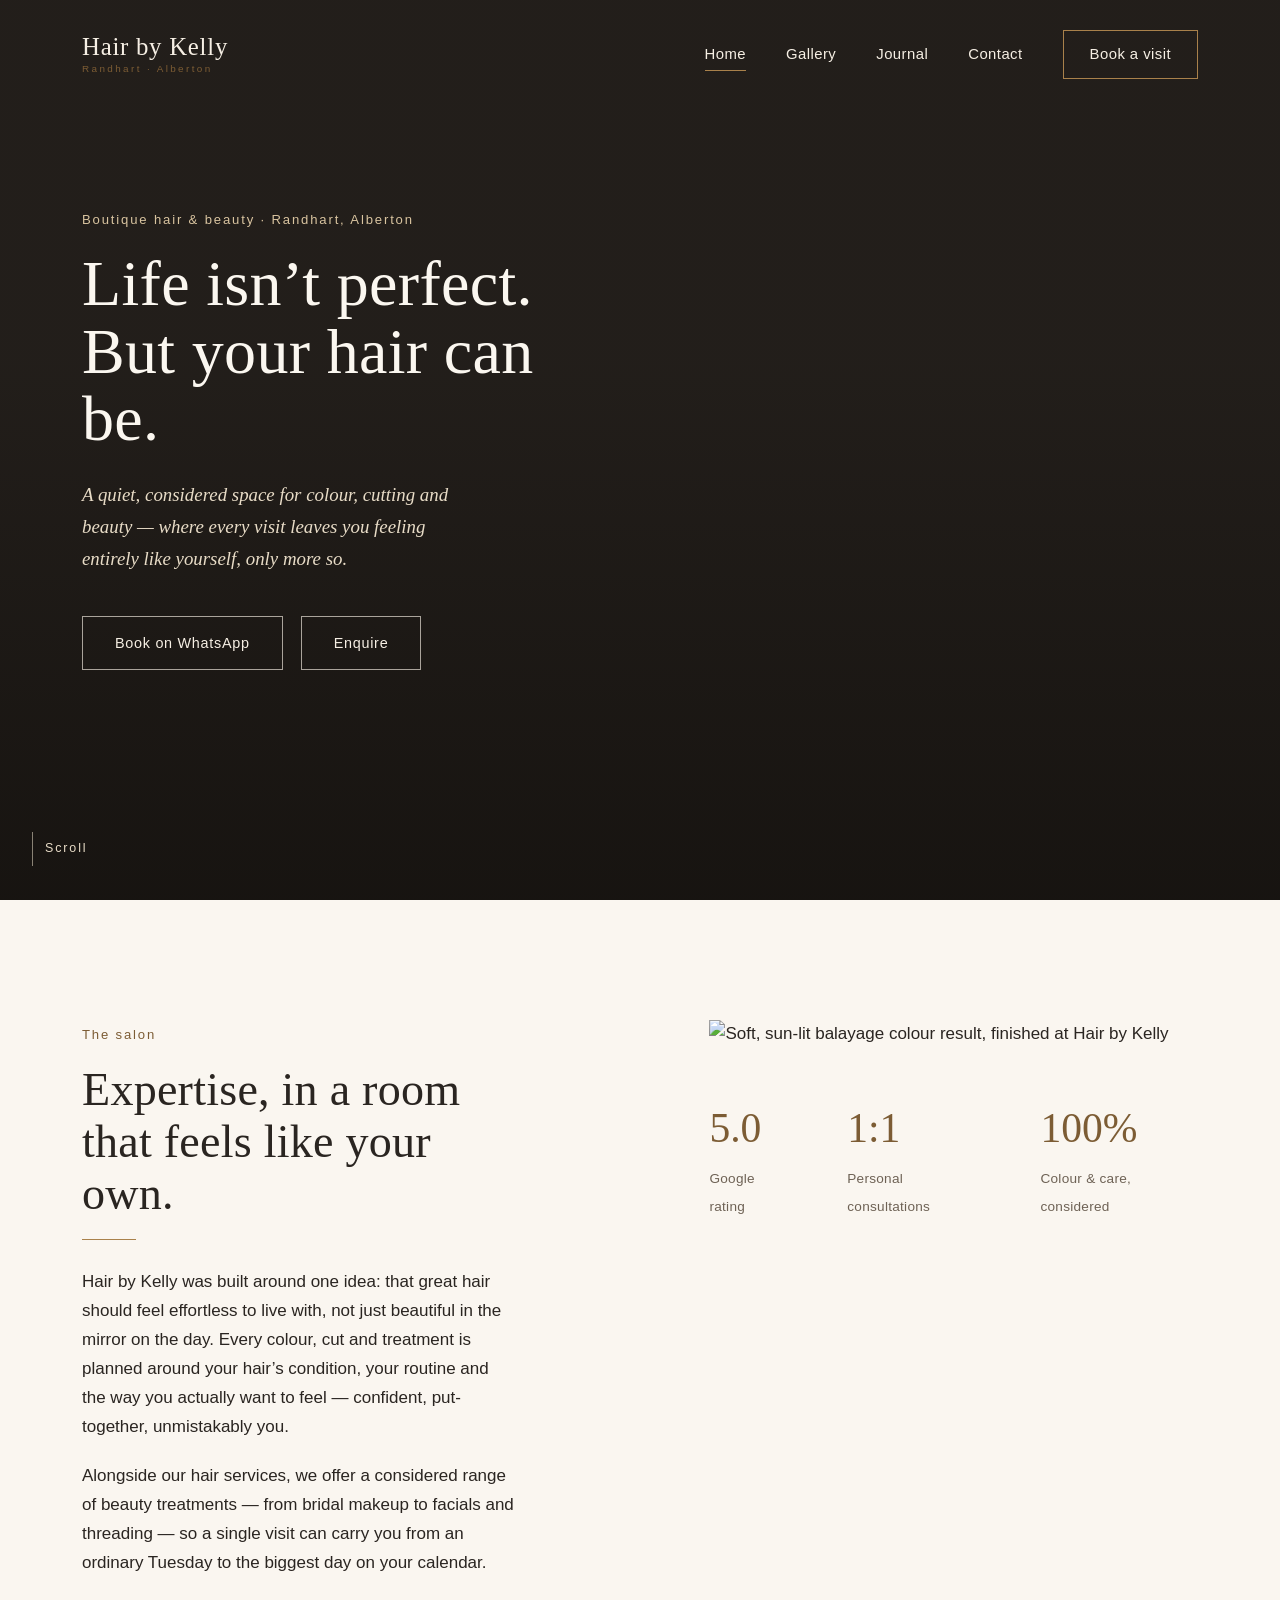
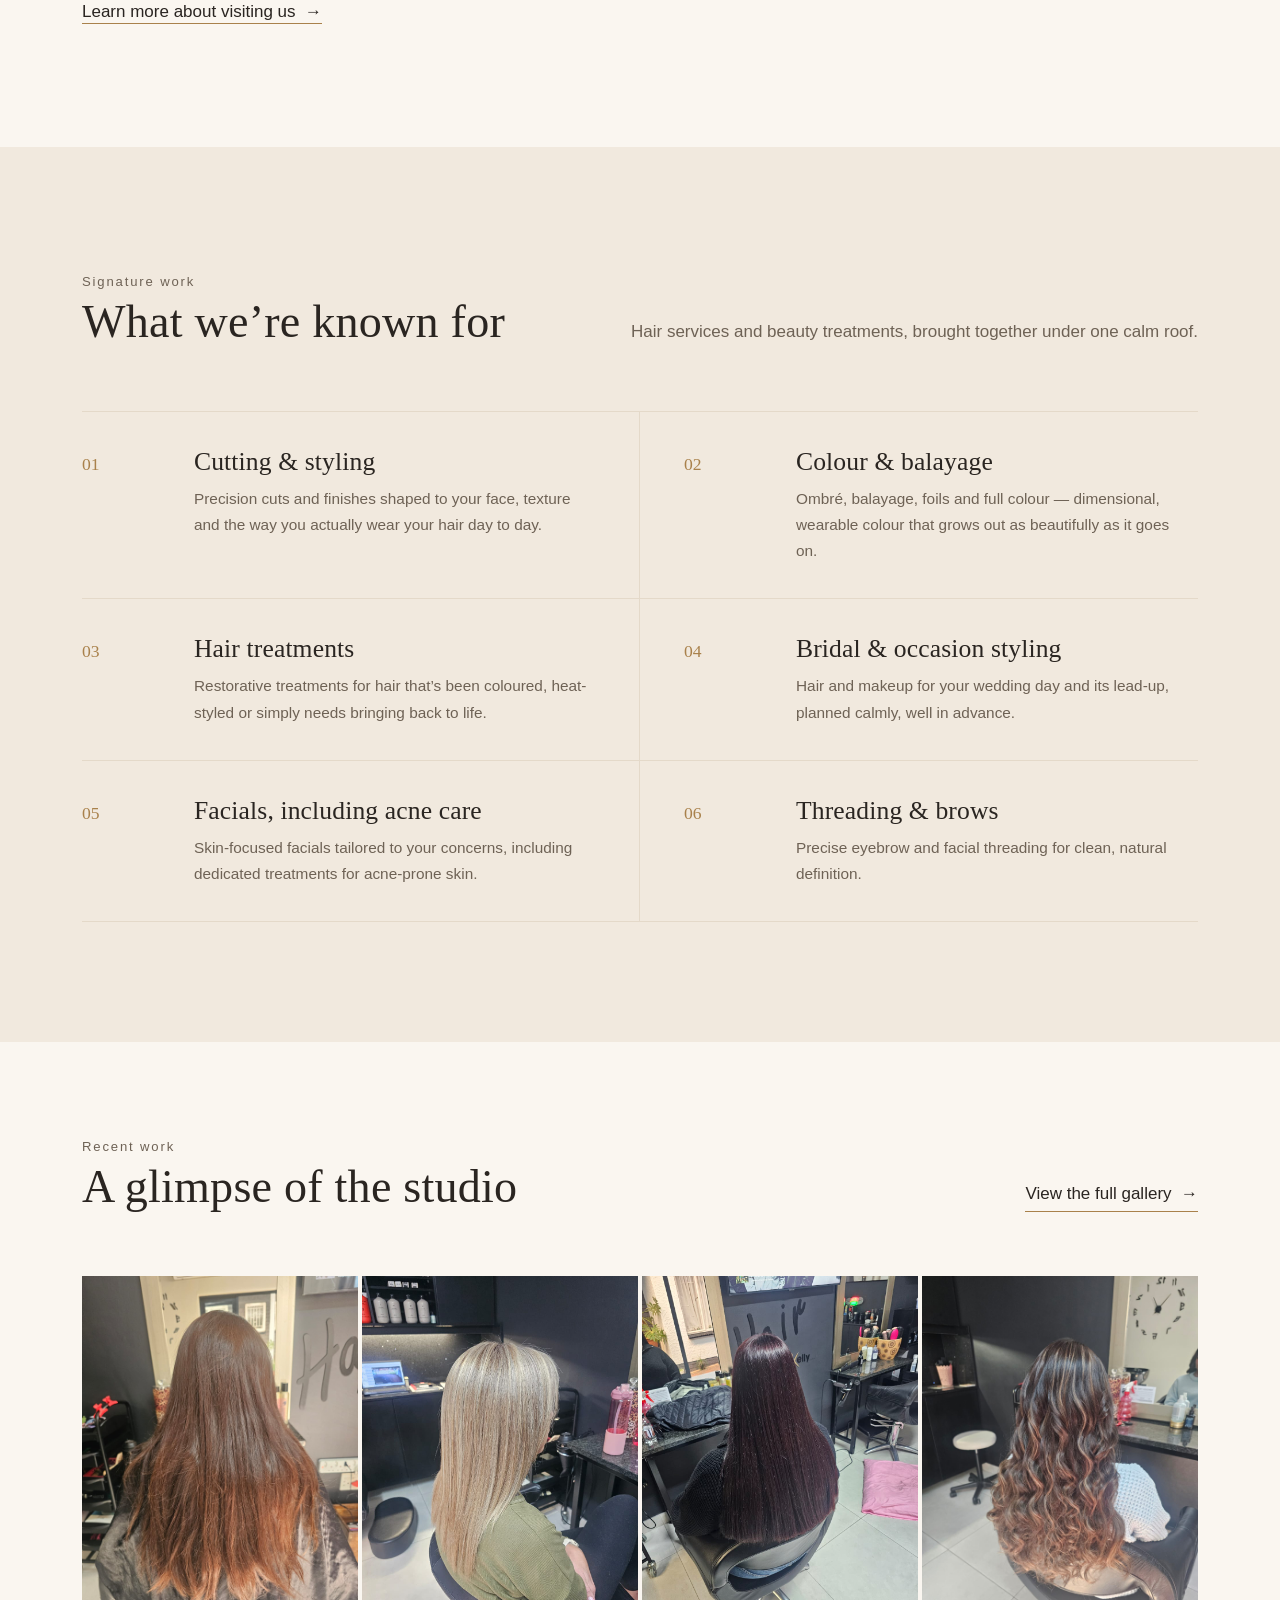
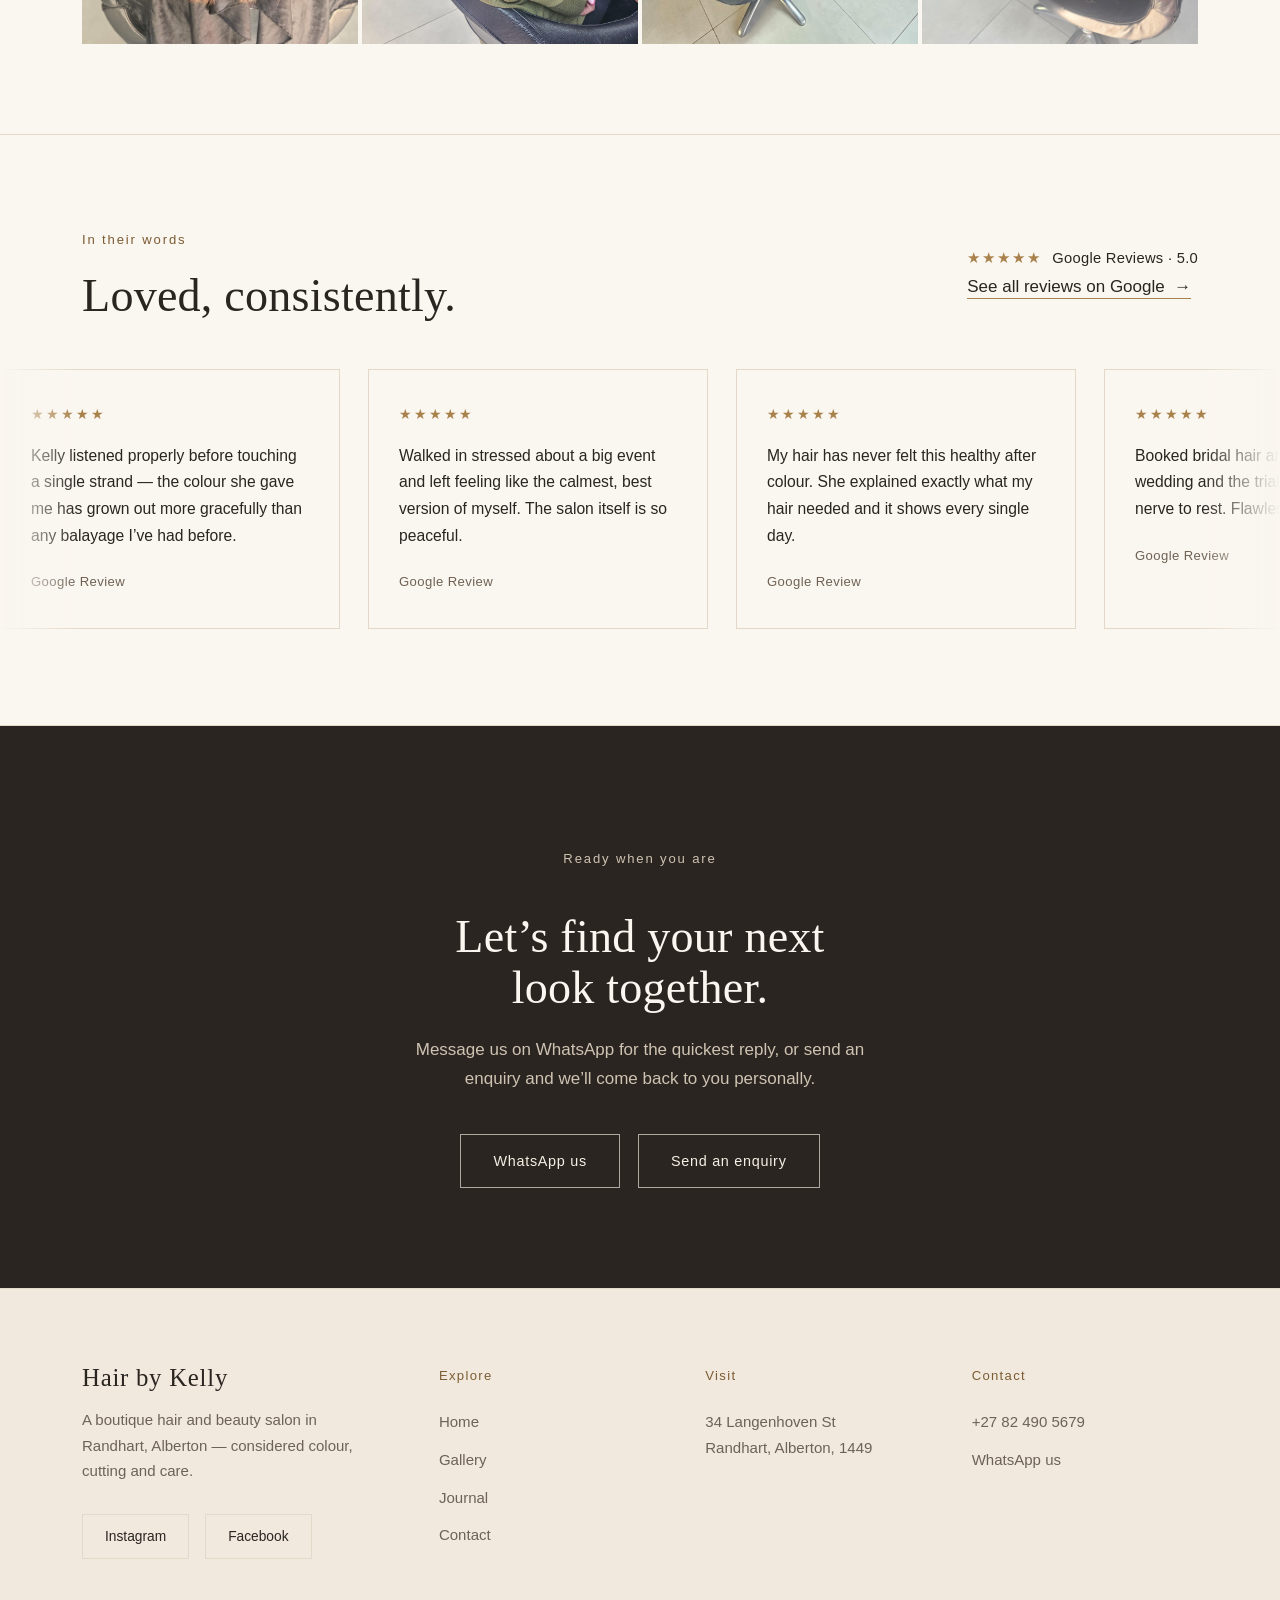
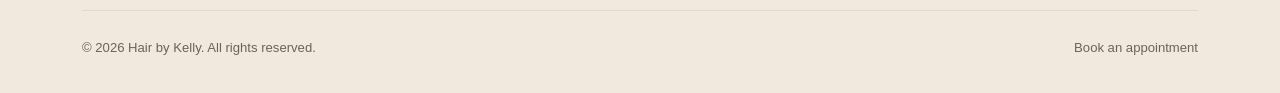
==== commit 35d8efcc: "Update index.html" ====
--- a/index.html
+++ b/index.html
@@ -157,10 +157,10 @@
       <a href="gallery.html" class="link-underline">View the full gallery &nbsp;&rarr;</a>
     </div>
     <div class="teaser-grid">
-      <a href="gallery.html"><img src="assets/images/gallery-01.jpg" alt="Warm caramel balayage on long brunette hair" loading="lazy"></a>
-      <a href="gallery.html"><img src="assets/images/gallery-11.jpg" alt="Soft blonde highlights, sleek finish" loading="lazy"></a>
-      <a href="gallery.html"><img src="assets/images/gallery-10.jpg" alt="Deep burgundy colour with a glass-like shine" loading="lazy"></a>
-      <a href="gallery.html"><img src="assets/images/gallery-04.jpg" alt="Rich dark curls with dimensional balayage" loading="lazy"></a>
+      <a href="gallery.html"><img src="gallery-01.jpg" alt="Warm caramel balayage on long brunette hair" loading="lazy"></a>
+      <a href="gallery.html"><img src="gallery-11.jpg" alt="Soft blonde highlights, sleek finish" loading="lazy"></a>
+      <a href="gallery.html"><img src="gallery-10.jpg" alt="Deep burgundy colour with a glass-like shine" loading="lazy"></a>
+      <a href="gallery.html"><img src="gallery-04.jpg" alt="Rich dark curls with dimensional balayage" loading="lazy"></a>
     </div>
   </div>
 </section>
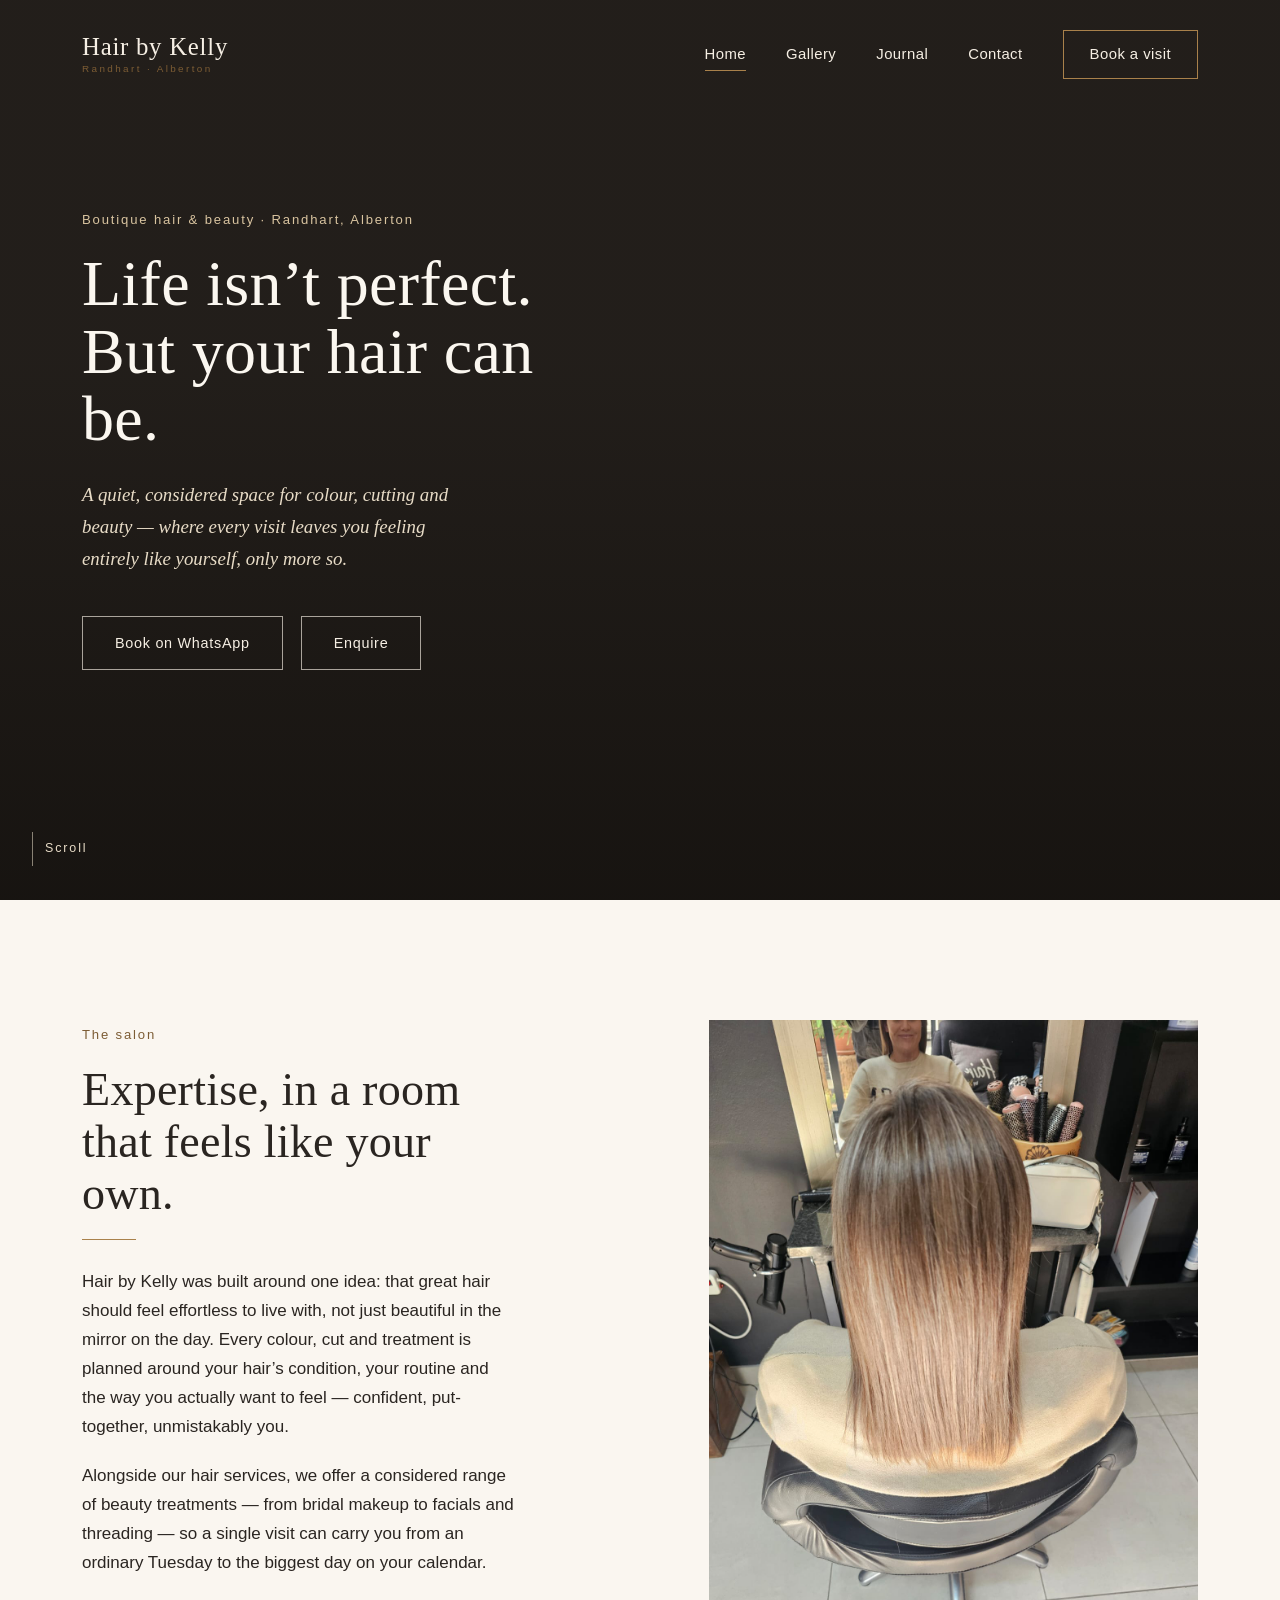
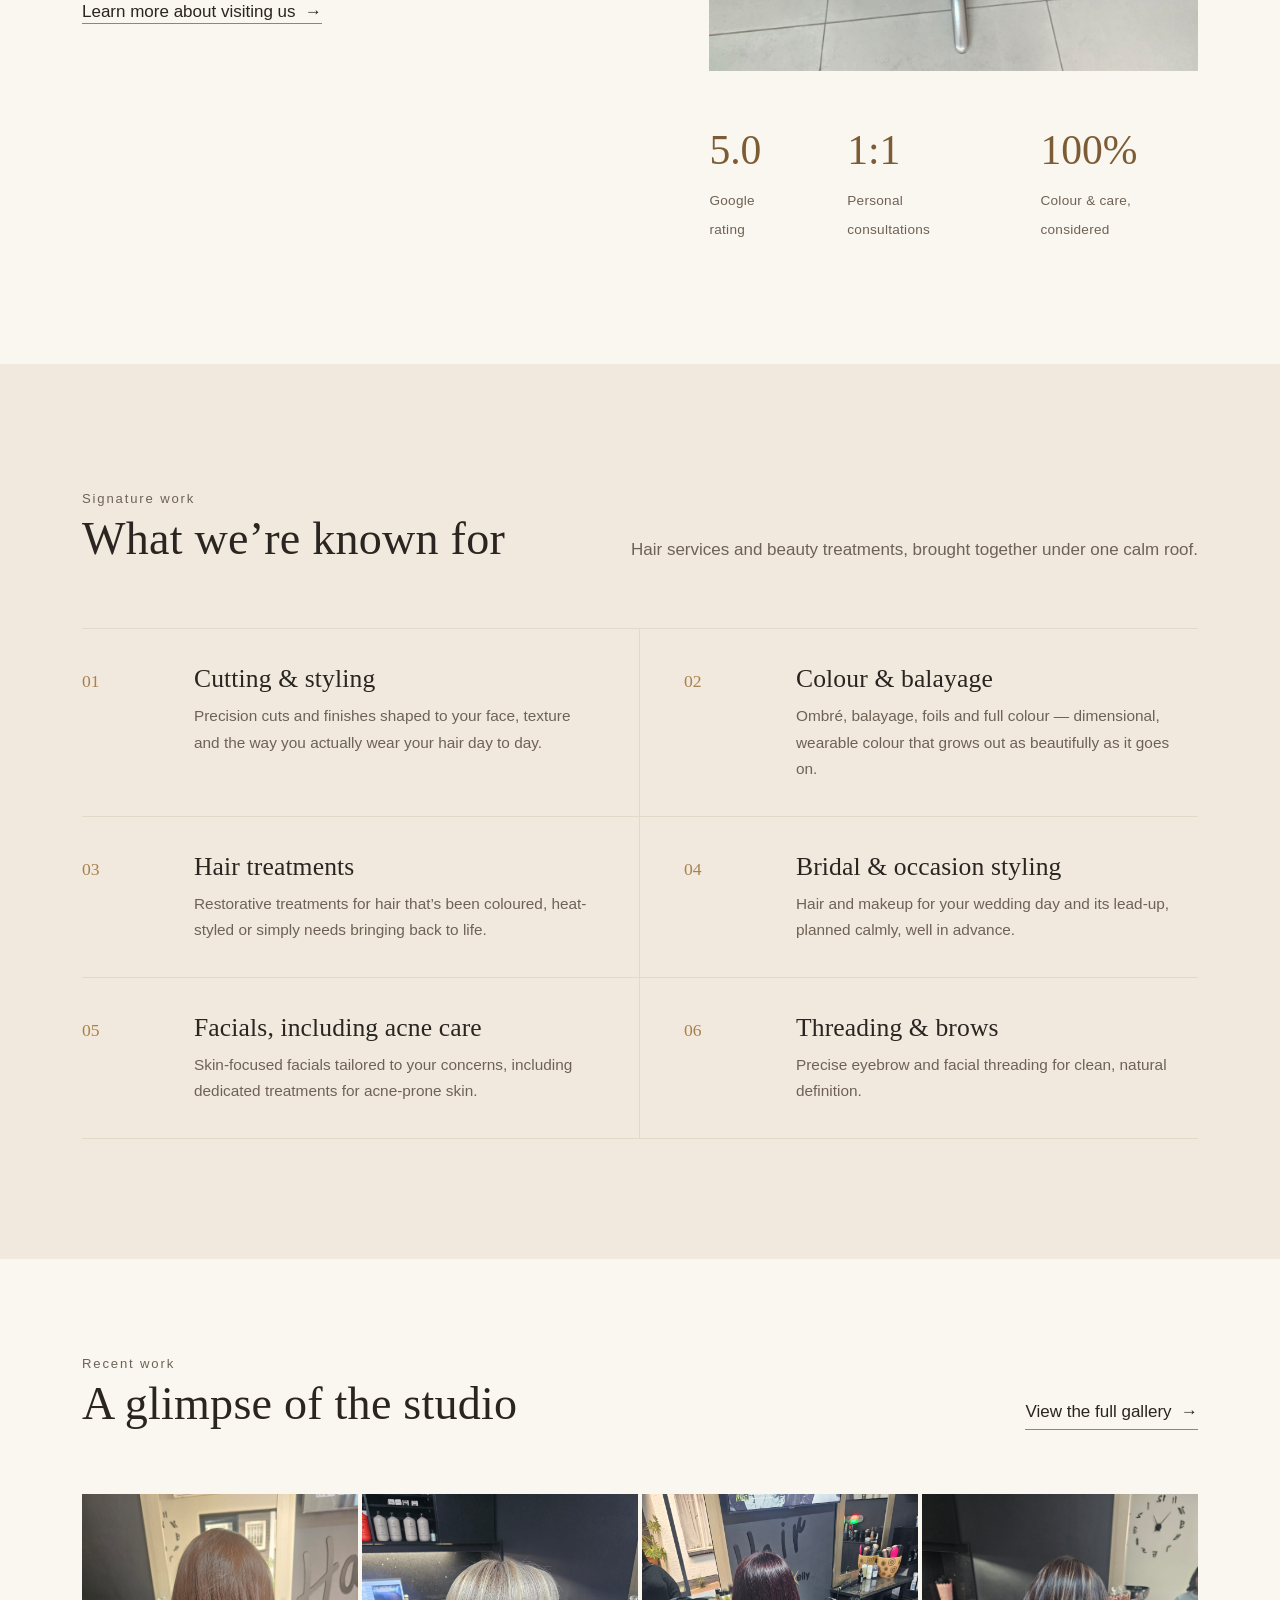
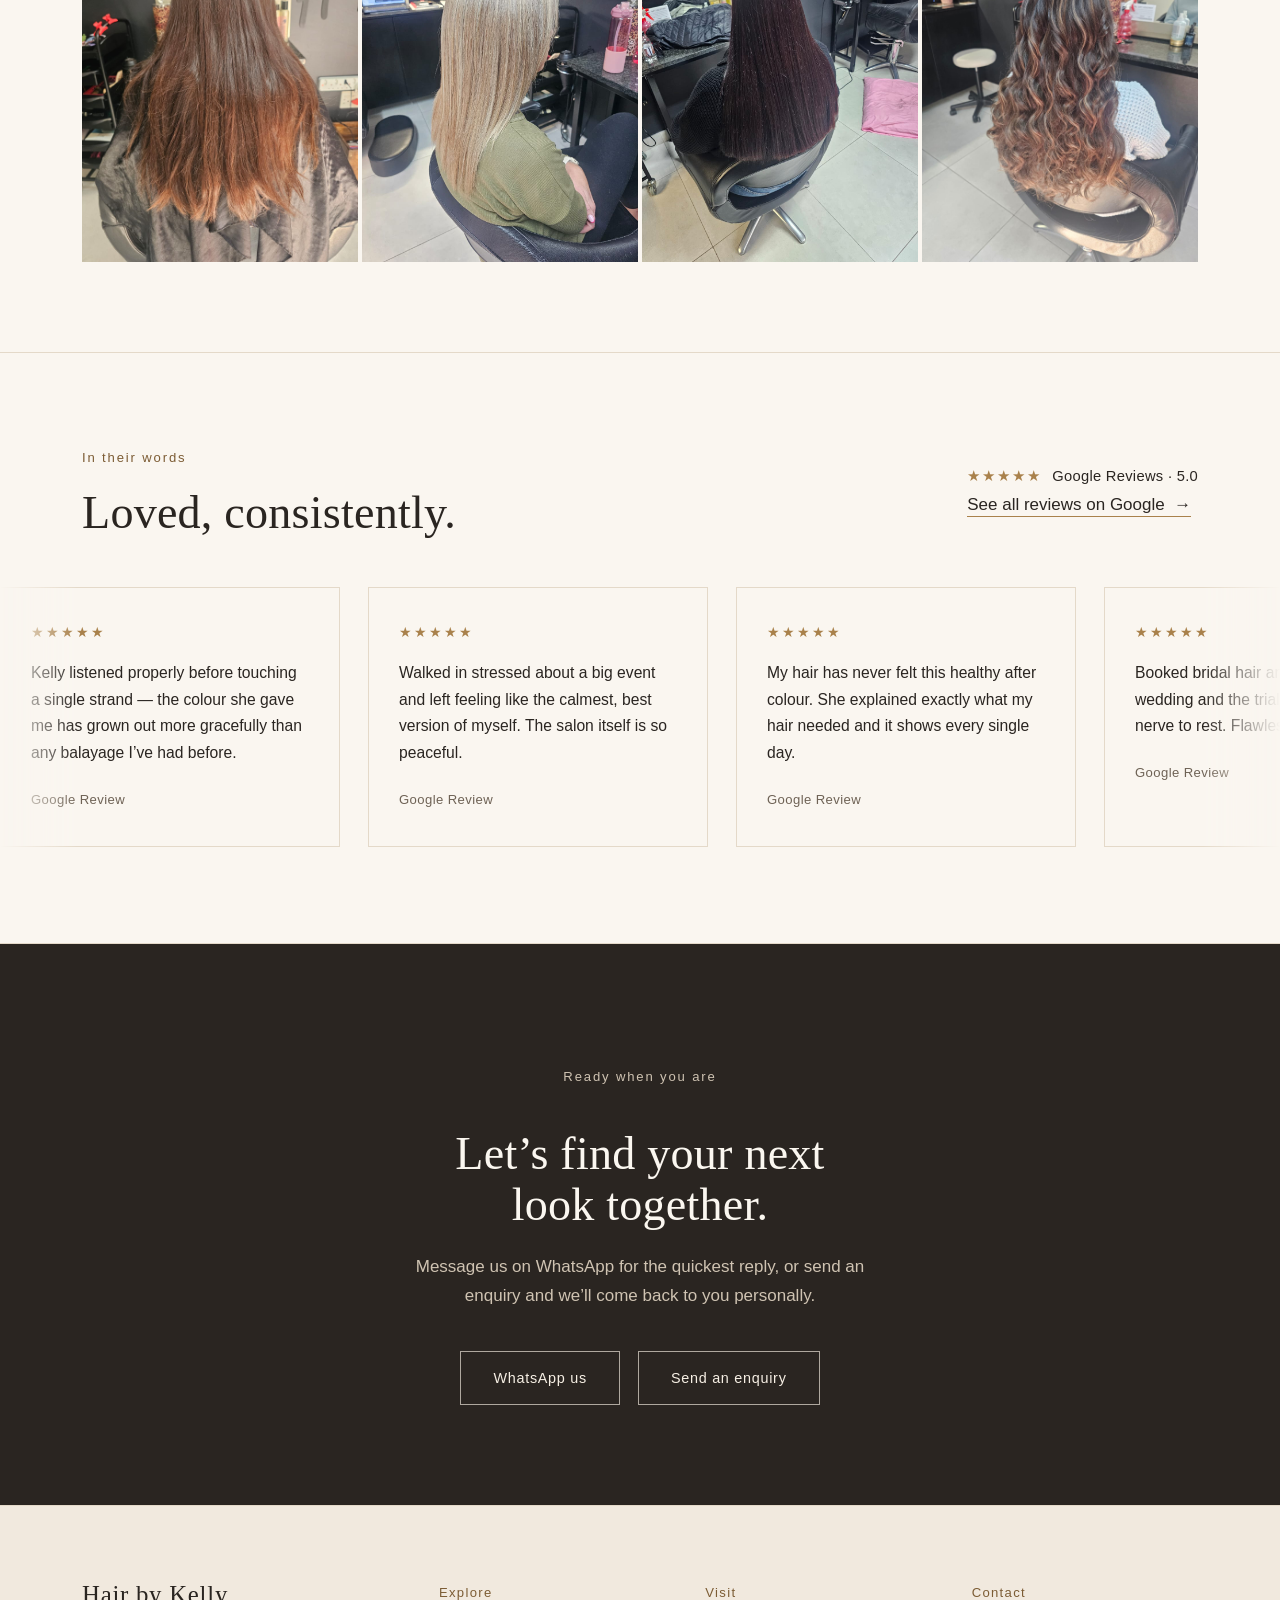
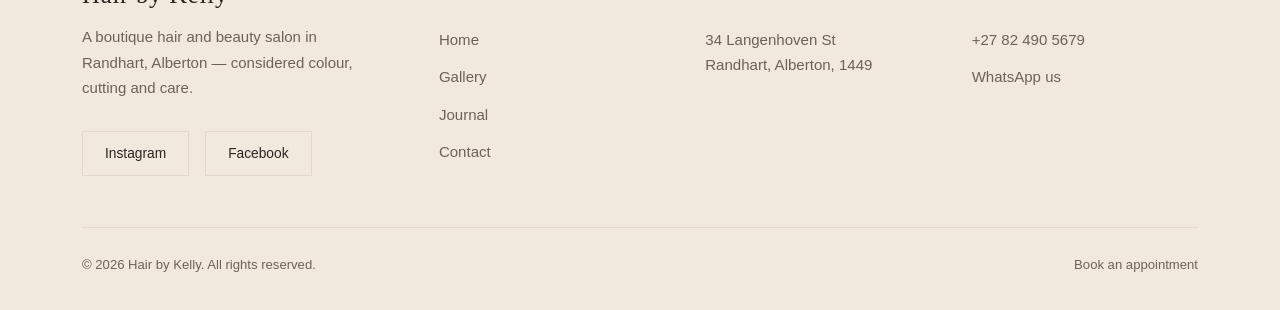
==== commit c0b87de5: "Update index.html" ====
--- a/index.html
+++ b/index.html
@@ -13,7 +13,7 @@
 <meta property="og:site_name" content="Hair by Kelly">
 <meta property="og:title" content="Hair by Kelly — Life isn't perfect, but your hair can be.">
 <meta property="og:description" content="A boutique hair and beauty salon in Randhart, Alberton — expert colour, cutting and beauty treatments in a calm, personal setting.">
-<meta property="og:image" content="https://www.hairbykelly.co.za/assets/images/hero-portrait.jpg">
+<meta property="og:image" content="https://www.hairbykelly.co.za/hero-portrait.jpg">
 <meta property="og:url" content="https://www.hairbykelly.co.za/">
 <meta name="twitter:card" content="summary_large_image">
 
@@ -30,7 +30,7 @@
   "@context": "https://schema.org",
   "@type": "HairSalon",
   "name": "Hair by Kelly",
-  "image": "https://www.hairbykelly.co.za/assets/images/hero-portrait.jpg",
+  "image": "https://www.hairbykelly.co.za/hero-portrait.jpg",
   "telephone": "+27824905679",
   "priceRange": "$$",
   "address": {
@@ -98,7 +98,7 @@
       <a href="contact.html" class="link-underline">Learn more about visiting us &nbsp;&rarr;</a>
     </div>
     <div>
-      <img src="assets/images/about-portrait.jpg" alt="Soft, sun-lit balayage colour result, finished at Hair by Kelly" loading="lazy">
+      <img src="about-portrait.jpg" alt="Soft, sun-lit balayage colour result, finished at Hair by Kelly" loading="lazy">
       <div class="stat-row">
         <div class="stat"><b>5.0</b><span>Google rating</span></div>
         <div class="stat"><b>1:1</b><span>Personal consultations</span></div>
